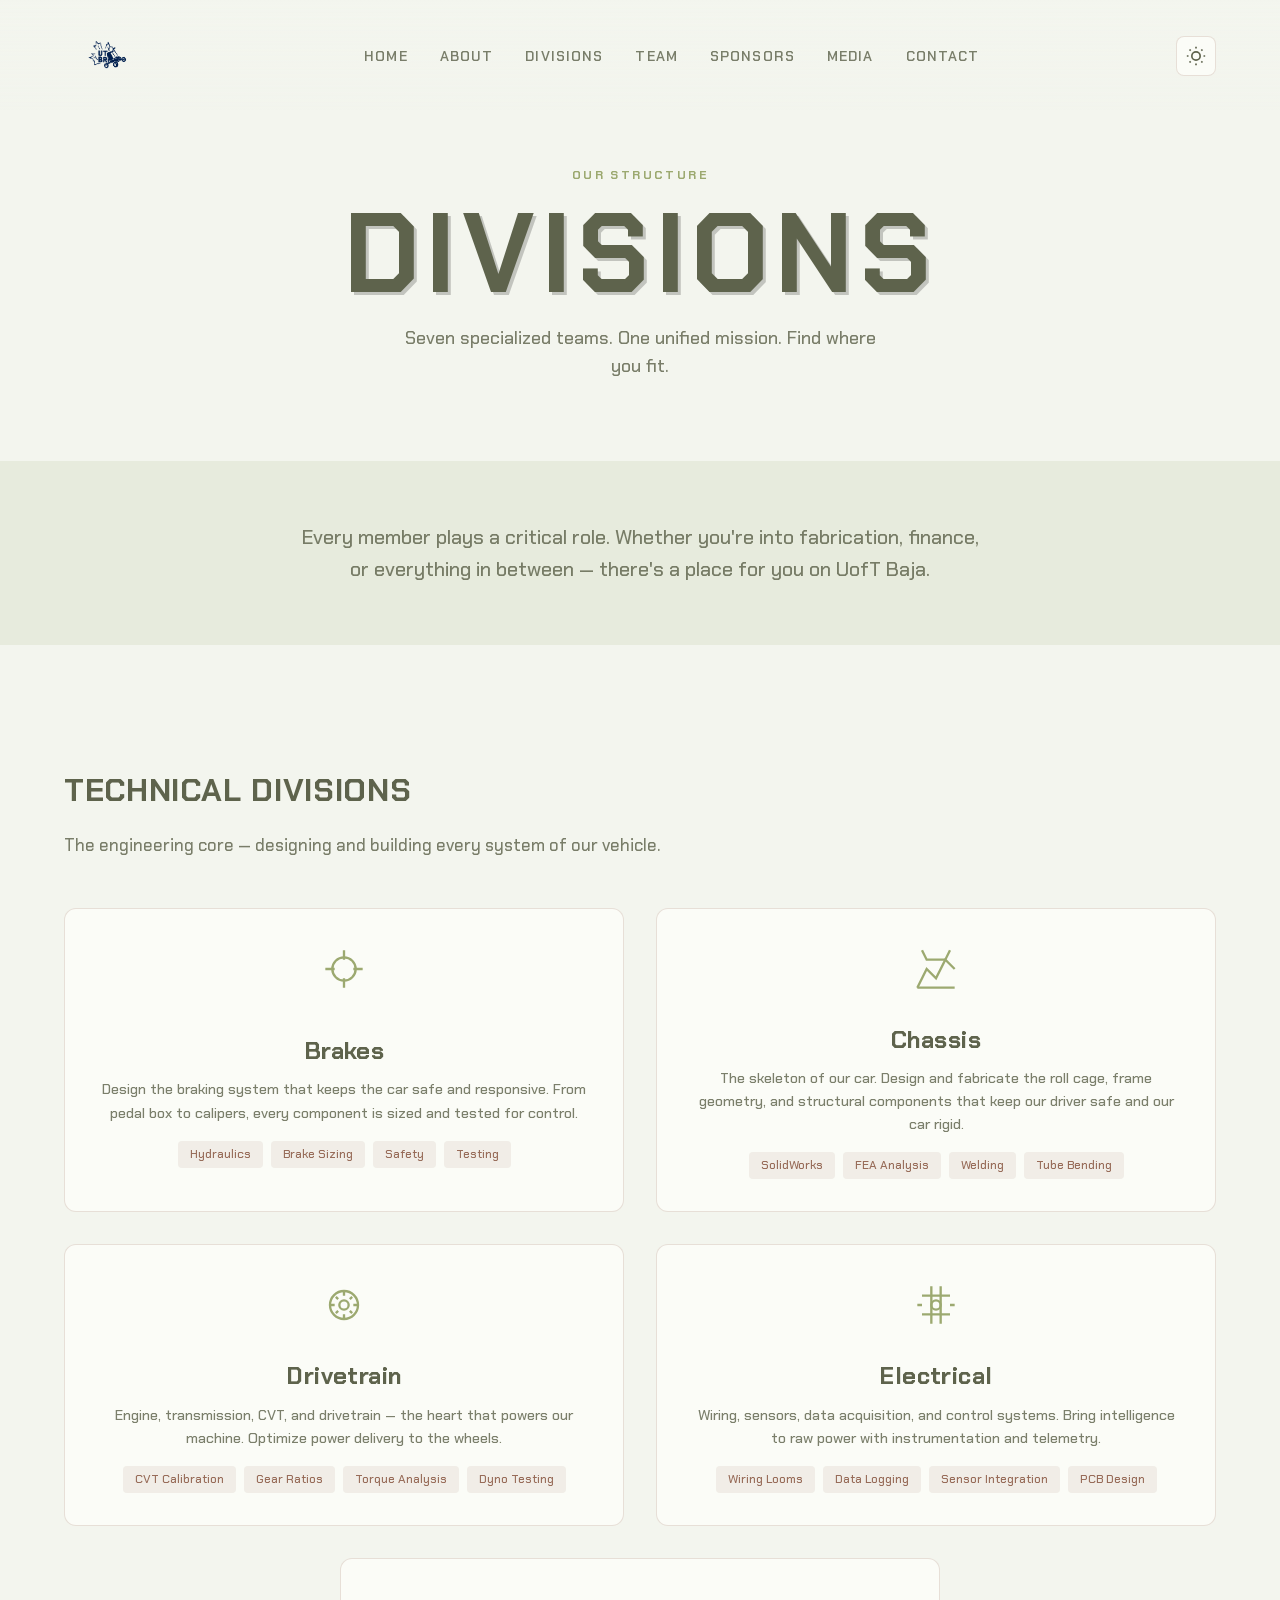
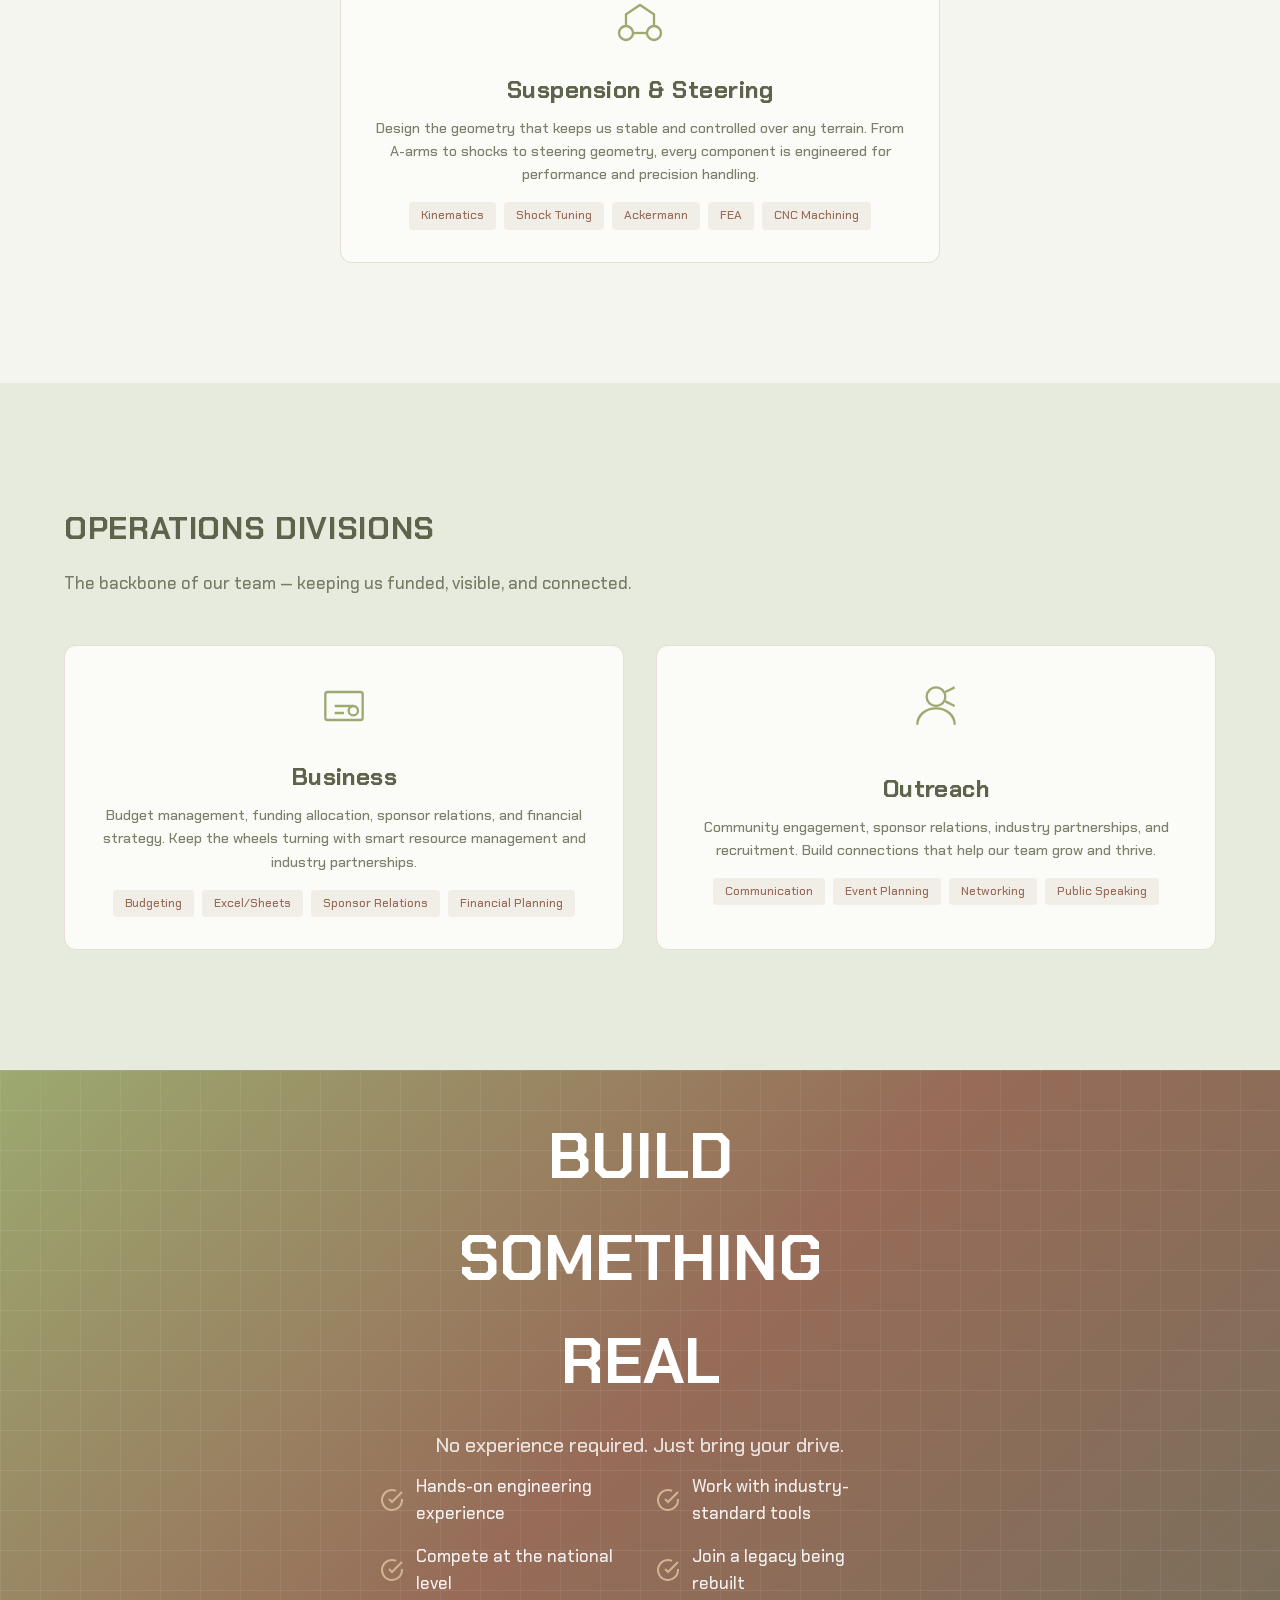
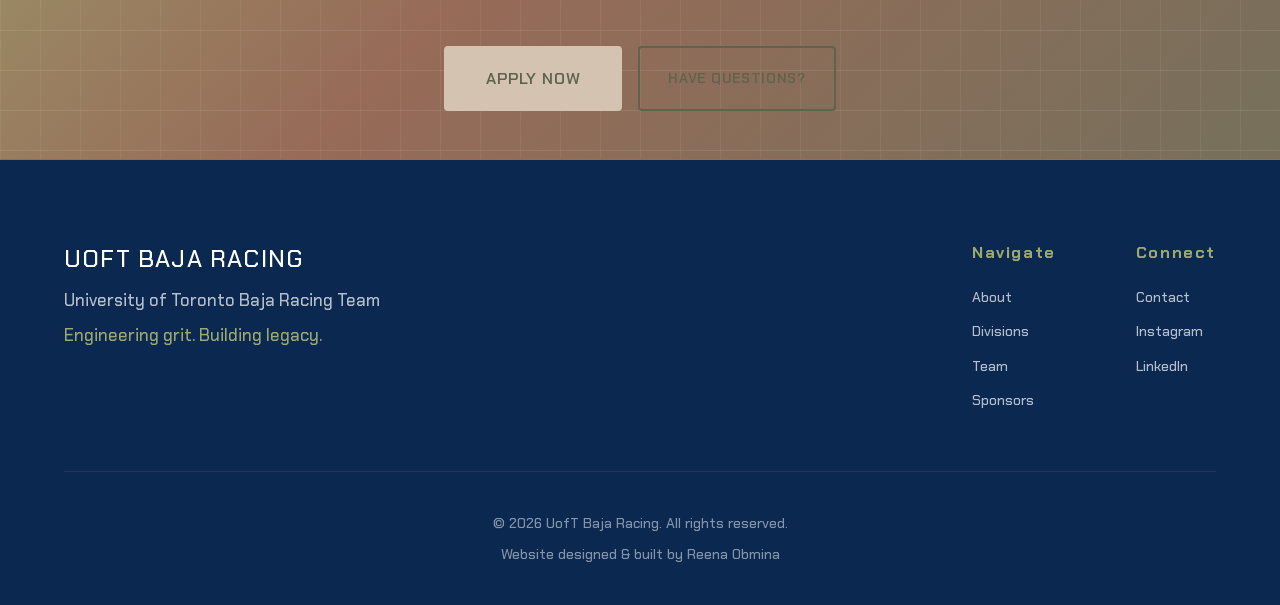
==== divisions.html @ a7c61d6f "team" ====
<!DOCTYPE html>
<html lang="en" data-theme="light">
<head>
    <meta charset="UTF-8">
    <meta name="viewport" content="width=device-width, initial-scale=1.0">
    <title>UofT Baja Racing</title>
    <link rel="icon" href="images/website_logo.png" type="image/png">
    <link rel="stylesheet" href="styles.css">
    <link rel="preconnect" href="https://fonts.googleapis.com">
    <link rel="preconnect" href="https://fonts.gstatic.com" crossorigin>
    <link href="https://fonts.googleapis.com/css2?family=Chakra+Petch:wght@400;500;600;700&display=swap" rel="stylesheet">
</head>
<body>
    <!-- Navigation -->
    <nav class="nav">
        <div class="nav-container">
            <a href="index.html" class="nav-logo">
                <img src="images/logo.png" alt="UofT Baja Racing" class="logo-img">
            </a>
            <ul class="nav-links">
                <li><a href="index.html">Home</a></li>
                <li><a href="about.html">About</a></li>
                <li><a href="divisions.html" class="active">Divisions</a></li>
                <li><a href="team.html">Team</a></li>
                <li><a href="sponsors.html">Sponsors</a></li>
                <li><a href="media.html">Media</a></li>
                <li><a href="contact.html">Contact</a></li>
            </ul>
            <button class="theme-toggle" id="themeToggle" aria-label="Toggle theme">
                <svg class="sun-icon" viewBox="0 0 24 24" fill="none" stroke="currentColor" stroke-width="2">
                    <circle cx="12" cy="12" r="5"/>
                    <path d="M12 1v2M12 21v2M4.22 4.22l1.42 1.42M18.36 18.36l1.42 1.42M1 12h2M21 12h2M4.22 19.78l1.42-1.42M18.36 5.64l1.42-1.42"/>
                </svg>
                <svg class="moon-icon" viewBox="0 0 24 24" fill="none" stroke="currentColor" stroke-width="2">
                    <path d="M21 12.79A9 9 0 1 1 11.21 3 7 7 0 0 0 21 12.79z"/>
                </svg>
            </button>
            <button class="nav-mobile-toggle" id="mobileToggle" aria-label="Toggle menu">
                <span></span>
                <span></span>
                <span></span>
            </button>
        </div>
    </nav>

    <!-- Page Header -->
    <section class="page-header">
        <div class="container">
            <span class="section-tag">OUR STRUCTURE</span>
            <h1 class="page-title">DIVISIONS</h1>
            <p class="page-subtitle">Seven specialized teams. One unified mission. Find where you fit.</p>
        </div>
    </section>

    <!-- Divisions Intro -->
    <section class="divisions-intro">
        <div class="container">
            <p class="lead-text">Every member plays a critical role. Whether you're into fabrication, finance, or everything in between — there's a place for you on UofT Baja.</p>
        </div>
    </section>

    <!-- Technical Divisions -->
    <section class="divisions-section">
        <div class="container">
            <h2 class="division-category">TECHNICAL <span class="accent-forest">DIVISIONS</span></h2>
            <p class="category-description">The engineering core — designing and building every system of our vehicle.</p>

            <div class="divisions-grid">
                <div class="division-card">
                    <div class="division-icon">
                        <svg viewBox="0 0 48 48" fill="none" stroke="currentColor" stroke-width="2">
                            <circle cx="24" cy="24" r="10"/>
                            <path d="M24 8v8M24 32v8M8 24h8M32 24h8"/>
                        </svg>
                    </div>
                    <div class="division-content">
                        <h3>Brakes</h3>
                        <p>Design the braking system that keeps the car safe and responsive. From pedal box to calipers, every component is sized and tested for control.</p>
                        <div class="division-skills">
                            <span>Hydraulics</span>
                            <span>Brake Sizing</span>
                            <span>Safety</span>
                            <span>Testing</span>
                        </div>
                    </div>
                </div>

                <div class="division-card">
                    <div class="division-icon">
                        <svg viewBox="0 0 48 48" fill="none" stroke="currentColor" stroke-width="2">
                            <path d="M8 40L16 24 24 32 32 16 40 24"/>
                            <path d="M8 40h32"/>
                            <path d="M12 8l4 8h16l4-8"/>
                        </svg>
                    </div>
                    <div class="division-content">
                        <h3>Chassis</h3>
                        <p>The skeleton of our car. Design and fabricate the roll cage, frame geometry, and structural components that keep our driver safe and our car rigid.</p>
                        <div class="division-skills">
                            <span>SolidWorks</span>
                            <span>FEA Analysis</span>
                            <span>Welding</span>
                            <span>Tube Bending</span>
                        </div>
                    </div>
                </div>

                <div class="division-card">
                    <div class="division-icon">
                        <svg viewBox="0 0 48 48" fill="none" stroke="currentColor" stroke-width="2">
                            <circle cx="24" cy="24" r="12"/>
                            <circle cx="24" cy="24" r="4"/>
                            <path d="M24 12v4M24 32v4M12 24h4M32 24h4"/>
                            <path d="M17 17l2 2M29 29l2 2M17 31l2-2M29 19l2-2"/>
                        </svg>
                    </div>
                    <div class="division-content">
                        <h3>Drivetrain</h3>
                        <p>Engine, transmission, CVT, and drivetrain — the heart that powers our machine. Optimize power delivery to the wheels.</p>
                        <div class="division-skills">
                            <span>CVT Calibration</span>
                            <span>Gear Ratios</span>
                            <span>Torque Analysis</span>
                            <span>Dyno Testing</span>
                        </div>
                    </div>
                </div>

                <div class="division-card">
                    <div class="division-icon">
                        <svg viewBox="0 0 48 48" fill="none" stroke="currentColor" stroke-width="2">
                            <path d="M20 8v32M28 8v32"/>
                            <path d="M12 16h24M12 32h24"/>
                            <circle cx="24" cy="24" r="4"/>
                            <path d="M8 24h4M36 24h4"/>
                        </svg>
                    </div>
                    <div class="division-content">
                        <h3>Electrical</h3>
                        <p>Wiring, sensors, data acquisition, and control systems. Bring intelligence to raw power with instrumentation and telemetry.</p>
                        <div class="division-skills">
                            <span>Wiring Looms</span>
                            <span>Data Logging</span>
                            <span>Sensor Integration</span>
                            <span>PCB Design</span>
                        </div>
                    </div>
                </div>

                <div class="division-card division-card-wide">
                    <div class="division-icon">
                        <svg viewBox="0 0 48 48" fill="none" stroke="currentColor" stroke-width="2">
                            <circle cx="12" cy="36" r="6"/>
                            <circle cx="36" cy="36" r="6"/>
                            <path d="M12 30V20l12-8 12 8v10"/>
                            <path d="M18 36h12"/>
                        </svg>
                    </div>
                    <div class="division-content">
                        <h3>Suspension & Steering</h3>
                        <p>Design the geometry that keeps us stable and controlled over any terrain. From A-arms to shocks to steering geometry, every component is engineered for performance and precision handling.</p>
                        <div class="division-skills">
                            <span>Kinematics</span>
                            <span>Shock Tuning</span>
                            <span>Ackermann</span>
                            <span>FEA</span>
                            <span>CNC Machining</span>
                        </div>
                    </div>
                </div>
            </div>
        </div>
    </section>

    <!-- Operations Divisions -->
    <section class="divisions-section divisions-ops">
        <div class="container">
            <h2 class="division-category">OPERATIONS <span class="accent-forest">DIVISIONS</span></h2>
            <p class="category-description">The backbone of our team — keeping us funded, visible, and connected.</p>

            <div class="divisions-grid">
                <div class="division-card">
                    <div class="division-icon">
                        <svg viewBox="0 0 48 48" fill="none" stroke="currentColor" stroke-width="2">
                            <rect x="8" y="12" width="32" height="24" rx="2"/>
                            <path d="M16 24h16M16 30h8"/>
                            <circle cx="32" cy="28" r="4"/>
                        </svg>
                    </div>
                    <div class="division-content">
                        <h3>Business</h3>
                        <p>Budget management, funding allocation, sponsor relations, and financial strategy. Keep the wheels turning with smart resource management and industry partnerships.</p>
                        <div class="division-skills">
                            <span>Budgeting</span>
                            <span>Excel/Sheets</span>
                            <span>Sponsor Relations</span>
                            <span>Financial Planning</span>
                        </div>
                    </div>
                </div>

                <div class="division-card">
                    <div class="division-icon">
                        <svg viewBox="0 0 48 48" fill="none" stroke="currentColor" stroke-width="2">
                            <circle cx="24" cy="16" r="8"/>
                            <path d="M8 40c0-8 7-14 16-14s16 6 16 14"/>
                            <path d="M32 12l8-4M32 20l8 4"/>
                        </svg>
                    </div>
                    <div class="division-content">
                        <h3>Outreach</h3>
                        <p>Community engagement, sponsor relations, industry partnerships, and recruitment. Build connections that help our team grow and thrive.</p>
                        <div class="division-skills">
                            <span>Communication</span>
                            <span>Event Planning</span>
                            <span>Networking</span>
                            <span>Public Speaking</span>
                        </div>
                    </div>
                </div>
            </div>
        </div>
    </section>

    <!-- Join CTA Section -->
    <section class="join-section">
        <div class="join-bg">
            <div class="join-grid"></div>
        </div>
        <div class="container">
            <div class="join-content">
                <h2>BUILD <span class="accent-white">SOMETHING REAL</span></h2>
                <p class="join-subtitle">No experience required. Just bring your drive.</p>

                <div class="join-features">
                    <div class="join-feature">
                        <svg viewBox="0 0 24 24" fill="none" stroke="currentColor" stroke-width="2">
                            <path d="M22 11.08V12a10 10 0 1 1-5.93-9.14"/>
                            <polyline points="22 4 12 14.01 9 11.01"/>
                        </svg>
                        <span>Hands-on engineering experience</span>
                    </div>
                    <div class="join-feature">
                        <svg viewBox="0 0 24 24" fill="none" stroke="currentColor" stroke-width="2">
                            <path d="M22 11.08V12a10 10 0 1 1-5.93-9.14"/>
                            <polyline points="22 4 12 14.01 9 11.01"/>
                        </svg>
                        <span>Work with industry-standard tools</span>
                    </div>
                    <div class="join-feature">
                        <svg viewBox="0 0 24 24" fill="none" stroke="currentColor" stroke-width="2">
                            <path d="M22 11.08V12a10 10 0 1 1-5.93-9.14"/>
                            <polyline points="22 4 12 14.01 9 11.01"/>
                        </svg>
                        <span>Compete at the national level</span>
                    </div>
                    <div class="join-feature">
                        <svg viewBox="0 0 24 24" fill="none" stroke="currentColor" stroke-width="2">
                            <path d="M22 11.08V12a10 10 0 1 1-5.93-9.14"/>
                            <polyline points="22 4 12 14.01 9 11.01"/>
                        </svg>
                        <span>Join a legacy being rebuilt</span>
                    </div>
                </div>

                <div class="join-cta-buttons">
                    <a href="https://docs.google.com/forms/d/e/1FAIpQLSdQ2hiKk3E4BTA7dAjsORhx79VLOwjdXwZcrNuZdP5mUQzAuw/viewform" class="btn btn-primary btn-large" target="_blank" rel="noopener">Apply Now</a>
                    <a href="contact.html" class="btn btn-secondary">Have Questions?</a>
                </div>

                <!-- Social links removed -->
            </div>
        </div>
    </section>

    <!-- Footer -->
    <footer class="footer">
        <div class="container">
            <div class="footer-content">
                <div class="footer-brand">
                    <span class="footer-logo">UOFT BAJA RACING</span>
                    <p>University of Toronto Baja Racing Team</p>
                    <p class="footer-tagline">Engineering grit. Building legacy.</p>
                </div>
                <div class="footer-links">
                    <div class="footer-col">
                        <h4>Navigate</h4>
                        <a href="about.html">About</a>
                        <a href="divisions.html">Divisions</a>
                        <a href="team.html">Team</a>
                        <a href="sponsors.html">Sponsors</a>
                    </div>
                    <div class="footer-col">
                        <h4>Connect</h4>
                        <a href="contact.html">Contact</a>
                        <a href="#">Instagram</a>
                        <a href="#">LinkedIn</a>
                    </div>
                </div>
            </div>
            <div class="footer-bottom">
                <p>&copy; 2026 UofT Baja Racing. All rights reserved.</p>
                <p class="footer-uoft">Website designed & built by Reena Obmina</p>
            </div>
        </div>
    </footer>

    <script src="script.js"></script>
</body>
</html>
---- styles.css ----
/* ========================================
   UOFT BAJA RACING - MAIN STYLESHEET
   Bold. Modern. Rough. Clean. Engineered.
   ======================================== */

/* CSS Variables - Color System */
:root {
    /* Primary - Engineering Core */
    --deep-navy: #0A2850;
    --navy-light: #5e634c;
    --steel-blue: #76705B;

    /* Secondary - Earth / Baja */
    --dust-brown: #976B58;
    --sandstone: #D2B493;
    --weathered-clay: #A07F5C;
    --tan: #B5A288;
    --olive: #76705B;
    --sage-green: #9CA970;
    --forest-green: #5e634c;

    /* Neutrals */
    --warm-light: #D4C3B1;
    --soft-grey: #D9D9D9;
    --off-white: #F5F2ED;
    --cream: #E8DFD0;

    /* Functional */
    --text-primary: #F5F2ED;
    --text-secondary: rgba(245, 242, 237, 0.9);
    --bg-primary: #0A2850;
    --bg-secondary: #5e634c;
    --bg-card: rgba(118, 112, 91, 0.35);
    --border-color: rgba(245, 242, 237, 0.28);
    --accent: #9CA970;
    --accent-secondary: #D9D9D9;

    /* Typography */
    --font-display: 'Chakra Petch', -apple-system, BlinkMacSystemFont, sans-serif;
    --font-body: 'Chakra Petch', -apple-system, BlinkMacSystemFont, sans-serif;
    --font-accent: 'Chakra Petch', -apple-system, BlinkMacSystemFont, sans-serif;

    /* Spacing */
    --section-padding: 120px;
    --container-width: 1200px;

    /* Transitions */
    --transition-fast: 0.2s ease;
    --transition-medium: 0.4s ease;
    --transition-slow: 0.6s ease;
}

/* Light Mode */
[data-theme="light"] {
    --deep-navy: #5e634c;
    --text-primary: #5e634c;
    --text-secondary: rgba(94, 99, 76, 0.82);
    --bg-primary: #F3F5EE;
    --bg-secondary: #E7EBDD;
    --bg-card: #FBFCF7;
    --border-color: rgba(151, 107, 88, 0.2);
    --accent: #9CA970;
    --accent-secondary: #976B58;
}

/* ========================================
   DARK MODE ONLY STYLES
   These styles ONLY apply when NOT in light mode
   Softer dark mode with sage green and warm brown accents
   ======================================== */
html:not([data-theme="light"]) {
    --deep-navy: #D2B493;
    --text-primary: #F0EDE8;
    --text-secondary: rgba(230, 225, 215, 0.85);
    --bg-primary: #1a2520;
    --bg-secondary: #232f2a;
    --bg-card: rgba(156, 169, 112, 0.12);
    --border-color: rgba(210, 180, 147, 0.2);
    --accent: #9CA970;
    --accent-secondary: #D2B493;
}

/* Dark mode hero - sage green and warm brown accents */
html:not([data-theme="light"]) .hero-title-line:first-child {
    color: #B8C99A;
}

html:not([data-theme="light"]) .hero-title-line:last-child {
    color: #D2B493;
}

html:not([data-theme="light"]) .hero-badge {
    background: rgba(210, 180, 147, 0.15);
    border-color: rgba(210, 180, 147, 0.5);
    color: var(--text-primary);
}

html:not([data-theme="light"]) .hero-overlay {
    background: linear-gradient(135deg, rgba(26, 37, 32, 0.92) 0%, rgba(210, 180, 147, 0.2) 50%, rgba(156, 169, 112, 0.35) 100%);
}

/* Dark mode cards - sage green with warm brown accents */
html:not([data-theme="light"]) .event-card,
html:not([data-theme="light"]) .overview-card,
html:not([data-theme="light"]) .subteam-card,
html:not([data-theme="light"]) .division-card,
html:not([data-theme="light"]) .benefit-card,
html:not([data-theme="light"]) .package-card,
html:not([data-theme="light"]) .member-card,
html:not([data-theme="light"]) .contact-info-card,
html:not([data-theme="light"]) .quick-link,
html:not([data-theme="light"]) .media-card {
    background: rgba(156, 169, 112, 0.06);
    border-color: rgba(210, 180, 147, 0.15);
}

html:not([data-theme="light"]) .event-card:hover,
html:not([data-theme="light"]) .overview-card:hover,
html:not([data-theme="light"]) .subteam-card:hover,
html:not([data-theme="light"]) .division-card:hover,
html:not([data-theme="light"]) .benefit-card:hover,
html:not([data-theme="light"]) .member-card:hover {
    border-color: #D2B493;
    box-shadow: 0 12px 32px rgba(210, 180, 147, 0.12);
}

/* Dark mode list items - warm brown tint */
html:not([data-theme="light"]) .event-list li {
    background: rgba(210, 180, 147, 0.12);
    color: #D2B493;
}

html:not([data-theme="light"]) .division-skills span {
    background: rgba(210, 180, 147, 0.12);
    color: #D2B493;
}

/* Dark mode forms - sage green accents */
html:not([data-theme="light"]) .form-group input,
html:not([data-theme="light"]) .form-group select,
html:not([data-theme="light"]) .form-group textarea {
    background: rgba(156, 169, 112, 0.08);
    border-color: rgba(156, 169, 112, 0.25);
    color: var(--text-primary);
}

html:not([data-theme="light"]) .form-group input::placeholder,
html:not([data-theme="light"]) .form-group textarea::placeholder {
    color: rgba(184, 201, 154, 0.5);
}

html:not([data-theme="light"]) .form-group input:focus,
html:not([data-theme="light"]) .form-group select:focus,
html:not([data-theme="light"]) .form-group textarea:focus {
    border-color: #B8C99A;
    box-shadow: 0 0 0 3px rgba(156, 169, 112, 0.2);
}

/* Dark mode contact - sage green accent */
html:not([data-theme="light"]) .contact-icon {
    background: rgba(156, 169, 112, 0.12);
    border-color: rgba(156, 169, 112, 0.25);
}

/* Dark mode team - softer with sage green */
html:not([data-theme="light"]) .member-avatar {
    background: rgba(156, 169, 112, 0.1);
    border-color: rgba(156, 169, 112, 0.3);
}

html:not([data-theme="light"]) .team-photo {
    border-color: rgba(156, 169, 112, 0.3);
}

html:not([data-theme="light"]) .team-card:hover .team-photo {
    border-color: #B8C99A;
}

html:not([data-theme="light"]) .team-category-title {
    color: #976B58;
    border-bottom-color: #A07F5C;
}

html:not([data-theme="light"]) .team-role {
    color: #D2B493;
}

/* Dark mode sponsors - sage green accents */
html:not([data-theme="light"]) .sponsor-logo-large,
html:not([data-theme="light"]) .sponsor-logo-medium,
html:not([data-theme="light"]) .sponsor-logo-small {
    background: rgba(156, 169, 112, 0.08);
    border-color: rgba(156, 169, 112, 0.2);
}

html:not([data-theme="light"]) .sponsor-logo-large {
    border-color: rgba(156, 169, 112, 0.5);
    background: rgba(156, 169, 112, 0.12);
}

/* Dark mode milestone - sage green accents */
html:not([data-theme="light"]) .milestone-year {
    color: #B8C99A;
}

html:not([data-theme="light"]) .milestone-content {
    background: rgba(156, 169, 112, 0.08);
    border-color: rgba(156, 169, 112, 0.2);
}

html:not([data-theme="light"]) .milestone:hover .milestone-content {
    border-color: #B8C99A;
    box-shadow: 0 12px 24px rgba(156, 169, 112, 0.15);
}

/* Dark mode navigation - softer with sage green */
html:not([data-theme="light"]) .nav.scrolled {
    background: rgba(26, 37, 32, 0.95);
    box-shadow: 0 4px 20px rgba(156, 169, 112, 0.1);
}

html:not([data-theme="light"]) .theme-toggle {
    background: rgba(156, 169, 112, 0.12);
    border-color: rgba(156, 169, 112, 0.3);
}

html:not([data-theme="light"]) .theme-toggle:hover {
    background: rgba(156, 169, 112, 0.25);
    border-color: rgba(156, 169, 112, 0.5);
}

/* Dark mode buttons - sage green accents */
html:not([data-theme="light"]) .btn-primary {
    background: #9CA970;
    color: #1a2520;
    border-color: #9CA970;
}

html:not([data-theme="light"]) .btn-primary:hover {
    background: #B8C99A;
    border-color: #B8C99A;
    color: #1a2520;
}

html:not([data-theme="light"]) .btn-secondary {
    color: #B8C99A;
    border-color: #B8C99A;
}

html:not([data-theme="light"]) .btn-secondary:hover {
    background: #B8C99A;
    color: #1a2520;
}

/* Dark mode stats - warm brown accents */
html:not([data-theme="light"]) .about-stats,
html:not([data-theme="light"]) .competition-stats,
html:not([data-theme="light"]) .overview-stats {
    border-top-color: rgba(210, 180, 147, 0.4);
}

html:not([data-theme="light"]) .stat-number {
    color: #D2B493;
}

html:not([data-theme="light"]) .stat-label {
    color: var(--text-secondary);
}

/* Dark mode LinkedIn links - warm brown accent */
html:not([data-theme="light"]) .linkedin-link,
html:not([data-theme="light"]) .member-linkedin {
    background: rgba(210, 180, 147, 0.1);
    border-color: rgba(210, 180, 147, 0.25);
    color: #D2B493;
}

html:not([data-theme="light"]) .linkedin-link:hover,
html:not([data-theme="light"]) .member-linkedin:hover {
    background: #D2B493;
    border-color: #D2B493;
    color: #1a2520;
}

/* Dark mode social links - warm brown accent */
html:not([data-theme="light"]) .social-link {
    background: rgba(210, 180, 147, 0.1);
    border-color: rgba(210, 180, 147, 0.25);
    color: #D2B493;
}

html:not([data-theme="light"]) .social-link:hover {
    background: #D2B493;
    border-color: #D2B493;
    color: #1a2520;
}

/* Dark mode packages - sage green */
html:not([data-theme="light"]) .package-tier {
    color: #B8C99A;
}

html:not([data-theme="light"]) .package-benefits li {
    color: var(--text-secondary);
    border-bottom-color: rgba(156, 169, 112, 0.15);
}

/* Dark mode donate - sage green tint */
html:not([data-theme="light"]) .donate-card {
    background: rgba(156, 169, 112, 0.08);
    border-color: rgba(156, 169, 112, 0.25);
}

/* Dark mode blockquote - sage green accent */
html:not([data-theme="light"]) .mission-content blockquote {
    background: rgba(156, 169, 112, 0.08);
    border-left-color: #B8C99A;
    color: var(--text-secondary);
}

/* Dark mode featured subteam - sage green and brown gradient */
html:not([data-theme="light"]) .subteam-featured {
    background: linear-gradient(135deg, rgba(26, 37, 32, 0.95) 0%, rgba(210, 180, 147, 0.15) 50%, rgba(156, 169, 112, 0.25) 100%);
}

html:not([data-theme="light"]) .subteam-featured p {
    color: var(--text-secondary);
}

/* Dark mode join section - sage green and brown gradient */
html:not([data-theme="light"]) .join {
    background: linear-gradient(135deg, rgba(26, 37, 32, 0.95) 0%, rgba(210, 180, 147, 0.15) 50%, rgba(156, 169, 112, 0.3) 100%);
}

html:not([data-theme="light"]) .join-title {
    color: var(--text-primary);
}

html:not([data-theme="light"]) .join-title .accent {
    color: #D2B493;
}

html:not([data-theme="light"]) .join-subtitle {
    color: var(--text-secondary);
}

html:not([data-theme="light"]) .join-feature {
    color: var(--text-primary);
}

html:not([data-theme="light"]) .join-feature svg {
    color: #D2B493;
}

html:not([data-theme="light"]) .join-social span {
    color: var(--text-secondary);
}

/* Dark mode home CTA - sage green and brown gradient */
html:not([data-theme="light"]) .home-cta {
    background: linear-gradient(135deg, rgba(26, 37, 32, 0.95) 0%, rgba(210, 180, 147, 0.12) 50%, rgba(156, 169, 112, 0.25) 100%);
}

html:not([data-theme="light"]) .cta-content h2 {
    color: var(--text-primary);
}

html:not([data-theme="light"]) .cta-content p {
    color: var(--text-secondary);
}

/* Dark mode sponsor CTA - sage green accent */
html:not([data-theme="light"]) .sponsor-cta {
    background: linear-gradient(135deg, rgba(156, 169, 112, 0.1) 0%, rgba(156, 169, 112, 0.05) 100%);
    border-color: rgba(156, 169, 112, 0.4);
}

html:not([data-theme="light"]) .sponsor-cta h3 {
    color: var(--text-primary);
}

html:not([data-theme="light"]) .sponsor-cta p {
    color: var(--text-secondary);
}

/* Dark mode scrollbar - sage green */
html:not([data-theme="light"]) .history-track-container::-webkit-scrollbar-track {
    background: rgba(156, 169, 112, 0.1);
}

html:not([data-theme="light"]) .history-track-container::-webkit-scrollbar-thumb {
    background: #9CA970;
}

/* Dark mode footer - blue background like light mode */
html:not([data-theme="light"]) .footer {
    background: #061A38;
    color: #FFFFFF;
    border-top-color: rgba(210, 180, 147, 0.3);
}

html:not([data-theme="light"]) .footer-brand p {
    color: rgba(255, 255, 255, 0.7);
}

html:not([data-theme="light"]) .footer-col h4 {
    color: #9CA970;
}

html:not([data-theme="light"]) .footer-col a {
    color: rgba(255, 255, 255, 0.7);
}

html:not([data-theme="light"]) .footer-col a:hover {
    color: #FFFFFF;
}

html:not([data-theme="light"]) .footer-bottom p {
    color: rgba(255, 255, 255, 0.5);
}

/* Reset & Base */
*, *::before, *::after {
    margin: 0;
    padding: 0;
    box-sizing: border-box;
}

html {
    scroll-behavior: smooth;
}

body {
    font-family: var(--font-body);
    font-weight: 500;
    font-size: 17px;
    background-color: var(--bg-primary);
    color: var(--text-primary);
    line-height: 1.6;
    overflow-x: hidden;
    transition: background-color var(--transition-medium), color var(--transition-medium);
    cursor: url("data:image/svg+xml,%3Csvg xmlns='http://www.w3.org/2000/svg' width='30' height='30' viewBox='0 0 30 30'%3E%3Ccircle cx='8' cy='8' r='6' fill='none' stroke='%239CA970' stroke-width='2'/%3E%3C/svg%3E") 8 8, auto;
}

a {
    color: inherit;
    text-decoration: none;
}

a,
button,
.btn,
.nav-links a,
.nav-cta,
.theme-toggle,
.nav-mobile-toggle {
    cursor: url("data:image/svg+xml,%3Csvg xmlns='http://www.w3.org/2000/svg' width='32' height='32' viewBox='0 0 32 32'%3E%3Ccircle cx='8' cy='8' r='6.5' fill='none' stroke='%239CA970' stroke-width='2'/%3E%3C/svg%3E") 8 8, pointer;
}

[data-theme="light"] body {
    cursor: url("data:image/svg+xml,%3Csvg xmlns='http://www.w3.org/2000/svg' width='30' height='30' viewBox='0 0 30 30'%3E%3Ccircle cx='8' cy='8' r='6' fill='none' stroke='%235e634c' stroke-width='2'/%3E%3C/svg%3E") 8 8, auto;
}

[data-theme="light"] a,
[data-theme="light"] button,
[data-theme="light"] .btn,
[data-theme="light"] .nav-links a,
[data-theme="light"] .nav-cta,
[data-theme="light"] .theme-toggle,
[data-theme="light"] .nav-mobile-toggle {
    cursor: url("data:image/svg+xml,%3Csvg xmlns='http://www.w3.org/2000/svg' width='32' height='32' viewBox='0 0 32 32'%3E%3Ccircle cx='8' cy='8' r='6.5' fill='none' stroke='%235e634c' stroke-width='2'/%3E%3C/svg%3E") 8 8, pointer;
}

@media (pointer: coarse) {
    body,
    a,
    button,
    .btn,
    .nav-links a,
    .nav-cta,
    .theme-toggle,
    .nav-mobile-toggle {
        cursor: auto;
    }
}

img {
    max-width: 100%;
    height: auto;
}

/* Container */
.container {
    max-width: var(--container-width);
    margin: 0 auto;
    padding: 0 24px;
}

/* Typography */
.accent {
    color: var(--accent);
}

.accent-forest {
    color: var(--forest-green);
}

/* Dark mode: accent-forest becomes white for visibility */
html:not([data-theme="light"]) .accent-forest {
    color: #FFFFFF;
}

.accent-brown {
    color: var(--dust-brown);
}

/* Dark mode: accent-brown uses the same brown as light mode */
html:not([data-theme="light"]) .accent-brown {
    color: #976B58;
}

.accent-white {
    color: #FFFFFF;
}

.lead {
    font-size: 1.25rem;
    line-height: 1.7;
    margin-bottom: 1rem;
}

/* Section Styling */
.section-header {
    margin-bottom: 60px;
}

.section-tag {
    display: inline-block;
    font-family: var(--font-body);
    font-size: 0.75rem;
    font-weight: 700;
    letter-spacing: 0.2em;
    text-transform: uppercase;
    color: var(--accent);
    margin-bottom: 16px;
}

.section-title {
    font-family: var(--font-display);
    font-size: clamp(3rem, 8vw, 5rem);
    font-weight: 400;
    letter-spacing: 0.08em;
    line-height: 1;
    text-transform: uppercase;
    text-shadow: 2px 3px 0 rgba(0, 0, 0, 0.18);
}

.section-subtitle {
    font-size: 1.125rem;
    color: var(--text-secondary);
    margin-top: 16px;
    max-width: 500px;
}

/* Buttons */
.btn {
    display: inline-flex;
    align-items: center;
    justify-content: center;
    padding: 14px 28px;
    font-family: var(--font-body);
    font-size: 0.875rem;
    font-weight: 600;
    letter-spacing: 0.05em;
    text-transform: uppercase;
    border: 2px solid transparent;
    border-radius: 4px;
    cursor: pointer;
    transition: transform var(--transition-fast), background-color var(--transition-fast), color var(--transition-fast), border-color var(--transition-fast), box-shadow var(--transition-fast);
    transform: translateZ(0);
}

.btn-primary {
    background: var(--accent);
    color: var(--deep-navy);
    border-color: var(--accent);
}

.btn-primary:hover {
    background: var(--weathered-clay);
    border-color: var(--weathered-clay);
    transform: translateY(-2px) scale(1.02);
    box-shadow: 0 10px 24px rgba(0, 0, 0, 0.18);
}

[data-theme="light"] .btn-primary {
    background: var(--warm-light);
    border-color: var(--warm-light);
    color: var(--forest-green);
}

[data-theme="light"] .btn-primary:hover {
    background: var(--sandstone);
    border-color: var(--sandstone);
    color: var(--forest-green);
}

.btn-secondary {
    background: transparent;
    color: var(--text-primary);
    border-color: var(--text-primary);
}

.btn-secondary:hover {
    background: var(--text-primary);
    color: var(--bg-primary);
    transform: translateY(-2px) scale(1.02);
}

[data-theme="light"] .btn-secondary {
    color: var(--forest-green);
    border-color: var(--forest-green);
}

[data-theme="light"] .btn-secondary:hover {
    background: var(--forest-green);
    color: #FFFFFF;
}

.btn-ghost {
    background: transparent;
    color: var(--text-secondary);
    border-color: transparent;
}

.btn-ghost:hover {
    color: var(--text-primary);
    transform: translateY(-2px) scale(1.02);
}

.btn-large {
    padding: 18px 40px;
    font-size: 1rem;
}

/* ========================================
   NAVIGATION
   ======================================== */
.nav {
    position: fixed;
    top: 0;
    left: 0;
    right: 0;
    z-index: 1000;
    padding: 20px 0;
    background: linear-gradient(to bottom, var(--bg-primary), transparent);
    transition: all var(--transition-medium);
}

.nav.scrolled {
    background: var(--bg-primary);
    padding: 12px 0;
    box-shadow: 0 4px 20px rgba(0, 0, 0, 0.3);
}

.nav-container {
    max-width: var(--container-width);
    margin: 0 auto;
    padding: 0 24px;
    display: flex;
    align-items: center;
    justify-content: space-between;
}

.nav-logo {
    display: flex;
    align-items: center;
}

.logo-img {
    height: clamp(52px, 6vw, 72px);
    width: auto;
    transition: all var(--transition-fast);
}

[data-theme="light"] .logo-img {
    /* Logo is transparent, no filter needed */
}

.logo-text {
    font-family: var(--font-display);
    font-size: 1.5rem;
    letter-spacing: 0.05em;
}

.logo-accent {
    color: var(--accent);
}

.nav-links {
    display: flex;
    align-items: center;
    gap: 32px;
    list-style: none;
}

.nav-links a {
    font-size: 0.875rem;
    font-weight: 600;
    letter-spacing: 0.08em;
    text-transform: uppercase;
    color: var(--text-secondary);
    transition: color var(--transition-fast), transform var(--transition-fast);
}

.nav-links a:hover {
    color: var(--text-primary);
    transform: translateY(-1px) scale(1.02);
}

.nav-cta {
    padding: 10px 20px;
    background: var(--accent);
    color: var(--deep-navy) !important;
    border-radius: 4px;
    transition: background-color var(--transition-fast), transform var(--transition-fast);
}

.nav-cta:hover {
    background: var(--weathered-clay);
    transform: translateY(-1px) scale(1.02);
}

/* Theme Toggle */
.theme-toggle {
    display: flex;
    align-items: center;
    justify-content: center;
    width: 40px;
    height: 40px;
    background: var(--bg-card);
    border: 1px solid var(--border-color);
    border-radius: 8px;
    cursor: pointer;
    transition: all var(--transition-fast);
}

.theme-toggle:hover {
    background: var(--steel-blue);
}

.theme-toggle svg {
    width: 20px;
    height: 20px;
    color: var(--text-primary);
}

.sun-icon {
    display: none;
}

[data-theme="light"] .sun-icon {
    display: block;
}

[data-theme="light"] .moon-icon {
    display: none;
}

/* Mobile Toggle */
.nav-mobile-toggle {
    display: none;
    flex-direction: column;
    gap: 5px;
    background: none;
    border: none;
    cursor: pointer;
    padding: 5px;
}

.nav-mobile-toggle span {
    display: block;
    width: 24px;
    height: 2px;
    background: var(--text-primary);
    transition: all var(--transition-fast);
}

/* ========================================
   HERO SECTION
   ======================================== */
.hero {
    position: relative;
    min-height: 100svh;
    height: 100svh;
    display: flex;
    align-items: center;
    justify-content: center;
    padding: clamp(72px, 12vh, 96px) 24px clamp(40px, 8vh, 64px);
    overflow: hidden;
    background-size: cover;
    background-position: center;
    background-repeat: no-repeat;
}

.hero-overlay {
    position: absolute;
    inset: 0;
    background: linear-gradient(135deg, rgba(10, 40, 80, 0.82) 0%, rgba(94, 99, 76, 0.7) 100%);
    z-index: 0;
}

[data-theme="light"] .hero-overlay {
    background: linear-gradient(135deg, rgba(245, 242, 237, 0.92) 0%, rgba(151, 107, 88, 0.2) 50%, rgba(156, 169, 112, 0.3) 100%);
}

.hero-bg {
    position: absolute;
    inset: 0;
    z-index: 0;
}

.hero-grid {
    position: absolute;
    inset: 0;
    background-image:
        linear-gradient(var(--border-color) 1px, transparent 1px),
        linear-gradient(90deg, var(--border-color) 1px, transparent 1px);
    background-size: 60px 60px;
    opacity: 0.62;
    animation: gridMove 20s linear infinite;
}

@keyframes gridMove {
    0% { transform: translate(0, 0); }
    100% { transform: translate(60px, 60px); }
}

.hero-dust {
    position: absolute;
    inset: 0;
    background: radial-gradient(ellipse at bottom, var(--accent-secondary) 0%, var(--dust-brown) 35%, transparent 75%);
    opacity: 0.25;
}

.hero-content {
    position: relative;
    z-index: 1;
    text-align: center;
    max-width: 760px;
}

.hero-badge {
    display: inline-block;
    padding: 8px 20px;
    background: rgba(156, 169, 112, 0.2);
    border: 1px solid var(--accent);
    border-radius: 50px;
    font-size: 0.75rem;
    font-weight: 600;
    letter-spacing: 0.15em;
    color: var(--accent-secondary);
    margin-bottom: 18px;
}

[data-theme="light"] .hero-badge {
    background: rgba(156, 169, 112, 0.18);
    color: var(--text-primary);
}

.hero-title {
    font-family: var(--font-display);
    font-size: clamp(3.4rem, 9vw, 7.2rem);
    font-weight: 600;
    line-height: 0.98;
    letter-spacing: 0.02em;
    margin-bottom: 16px;
    text-transform: uppercase;
    text-shadow: 2px 3px 0 rgba(0, 0, 0, 0.25);
    color: inherit;
}

.hero-title-line:first-child {
    font-size: clamp(1.6rem, 3.6vw, 3rem);
    letter-spacing: 0.18em;
    opacity: 0.85;
    color: var(--forest-green);
}

.hero-title-line:last-child {
    font-size: clamp(4.6rem, 12vw, 10rem);
    letter-spacing: 0.04em;
    color: #7F543F;
    text-shadow: 0 4px 0 rgba(0, 0, 0, 0.25);
}

.hero-title-line {
    display: block;
}

.hero-title-line.accent {
    color: inherit;
}

.hero-subtitle {
    font-size: 1rem;
    color: var(--text-secondary);
    max-width: 620px;
    margin: 0 auto 24px;
}

.hero-ctas {
    display: flex;
    flex-wrap: wrap;
    justify-content: center;
    gap: 12px;
}

.hero .btn {
    padding: 12px 22px;
    font-size: 0.8rem;
}

@media (max-height: 820px) {
    .hero {
        padding: clamp(64px, 10vh, 80px) 24px clamp(32px, 6vh, 48px);
    }

    .hero-badge {
        margin-bottom: 12px;
    }

    .hero-title {
        font-size: clamp(2.4rem, 6.8vw, 5.2rem);
        margin-bottom: 12px;
    }

    .hero-subtitle {
        font-size: 0.95rem;
        margin-bottom: 18px;
    }

    .hero-ctas {
        gap: 10px;
    }

    .hero-scroll-indicator {
        display: none;
    }
}

@media (max-height: 760px) {
    .hero-title {
        font-size: clamp(2.2rem, 6.2vw, 4.4rem);
    }

    .hero-subtitle {
        font-size: 0.9rem;
    }
}

.hero-scroll-indicator {
    position: absolute;
    bottom: 40px;
    left: 50%;
    transform: translateX(-50%);
    display: flex;
    flex-direction: column;
    align-items: center;
    gap: 12px;
    font-size: 0.75rem;
    color: var(--text-secondary);
    letter-spacing: 0.1em;
    text-transform: uppercase;
    animation: bounce 2s ease-in-out infinite;
}

.scroll-arrow {
    width: 20px;
    height: 20px;
    border-right: 2px solid var(--text-secondary);
    border-bottom: 2px solid var(--text-secondary);
    transform: rotate(45deg);
}

@keyframes bounce {
    0%, 100% { transform: translateX(-50%) translateY(0); }
    50% { transform: translateX(-50%) translateY(10px); }
}

.hero-car-silhouette {
    position: absolute;
    bottom: -50px;
    right: -100px;
    width: 600px;
    height: 300px;
    background: linear-gradient(135deg, var(--dust-brown) 0%, var(--weathered-clay) 40%, transparent 70%);
    opacity: 0.15;
    clip-path: polygon(20% 100%, 30% 60%, 50% 50%, 80% 60%, 90% 100%);
}

/* ========================================
   ABOUT SECTION
   ======================================== */
.about {
    padding: var(--section-padding) 0;
    background: var(--bg-secondary);
}

[data-theme="light"] .about {
    background: var(--bg-secondary);
}

.about-grid {
    display: grid;
    grid-template-columns: 1fr 1fr;
    gap: 60px;
    margin-bottom: 80px;
}

.about-intro p {
    color: var(--text-secondary);
    margin-bottom: 1rem;
}

.about-intro strong {
    color: var(--text-primary);
}

.about-events {
    display: grid;
    gap: 24px;
}

.event-card {
    padding: 32px;
    background: var(--bg-card);
    border: 1px solid var(--border-color);
    border-radius: 12px;
    transition: all var(--transition-medium);
}

.event-card:hover {
    transform: translateY(-4px);
    border-color: var(--accent);
}

.event-icon {
    width: 48px;
    height: 48px;
    margin-bottom: 16px;
    color: var(--accent);
}

.event-card h3 {
    font-family: var(--font-display);
    font-size: 1.5rem;
    letter-spacing: 0.02em;
    margin-bottom: 8px;
}

.event-card p {
    color: var(--text-secondary);
    font-size: 0.9rem;
    margin-bottom: 16px;
}

.event-list {
    list-style: none;
    display: flex;
    flex-wrap: wrap;
    gap: 8px;
}

.event-list li {
    padding: 4px 12px;
    background: var(--bg-primary);
    border-radius: 4px;
    font-size: 0.75rem;
    font-weight: 500;
    color: var(--text-secondary);
}

[data-theme="light"] .event-list li {
    background: rgba(151, 107, 88, 0.1);
    color: var(--dust-brown);
}

.about-stats {
    display: grid;
    grid-template-columns: repeat(4, 1fr);
    gap: 24px;
    padding-top: 60px;
    border-top: 2px solid var(--dust-brown);
}

.stat {
    text-align: center;
}

.stat-number {
    display: block;
    font-family: var(--font-display);
    font-size: 3rem;
    color: var(--accent);
    line-height: 1;
}

.stat-label {
    font-size: 0.875rem;
    color: var(--text-secondary);
    text-transform: uppercase;
    letter-spacing: 0.05em;
}

/* ========================================
   HISTORY SECTION - HORIZONTAL SCROLL
   ======================================== */
.history {
    padding: var(--section-padding) 0;
    background: var(--bg-primary);
    overflow: hidden;
}

.history-header {
    text-align: center;
    padding: 0 24px;
    margin-bottom: 60px;
}

.history-instruction {
    color: var(--text-secondary);
    font-size: 0.875rem;
    margin-top: 16px;
}

.history-track-container {
    position: relative;
    overflow-x: auto;
    overflow-y: hidden;
    cursor: grab;
    -webkit-overflow-scrolling: touch;
    scrollbar-width: thin;
    scrollbar-color: var(--accent) var(--bg-card);
}

.history-track-container::-webkit-scrollbar {
    height: 8px;
}

.history-track-container::-webkit-scrollbar-track {
    background: var(--bg-card);
}

.history-track-container::-webkit-scrollbar-thumb {
    background: var(--accent);
    border-radius: 4px;
}

.history-track {
    position: relative;
    display: flex;
    min-width: max-content;
    padding: 60px 100px 100px;
}

.track-line {
    position: absolute;
    top: 140px;
    left: 0;
    right: 0;
    height: 4px;
    background: var(--dust-brown);
    opacity: 0.4;
}

.track-line::before {
    content: '';
    position: absolute;
    top: 0;
    left: 0;
    height: 100%;
    width: var(--progress, 0%);
    background: linear-gradient(90deg, var(--dust-brown), var(--sandstone));
    transition: width var(--transition-medium);
}

.track-car {
    position: absolute;
    top: 100px;
    left: 100px;
    width: 80px;
    height: 40px;
    color: var(--dust-brown);
    z-index: 10;
    transition: left var(--transition-medium);
    filter: drop-shadow(0 4px 12px rgba(151, 107, 88, 0.5));
}

.history-milestones {
    display: flex;
    gap: 200px;
}

.milestone {
    position: relative;
    width: 280px;
    flex-shrink: 0;
}

.milestone-marker {
    position: absolute;
    top: 80px;
    left: 0;
    width: 20px;
    height: 20px;
    background: var(--bg-primary);
    border: 4px solid var(--dust-brown);
    border-radius: 50%;
    z-index: 5;
    transition: all var(--transition-fast);
}

.milestone:hover .milestone-marker {
    transform: scale(1.3);
    background: var(--sandstone);
    border-color: var(--sandstone);
}

.milestone-content {
    padding-top: 120px;
}

.milestone-year {
    display: inline-block;
    font-family: var(--font-display);
    font-size: 3rem;
    color: var(--sandstone);
    line-height: 1;
    margin-bottom: 8px;
}

.milestone-content h3 {
    font-family: var(--font-display);
    font-size: 1.5rem;
    letter-spacing: 0.02em;
    margin-bottom: 12px;
}

.milestone-content p {
    color: var(--text-secondary);
    font-size: 0.9rem;
    line-height: 1.6;
}

.history-progress {
    padding: 40px 24px 0;
    max-width: 600px;
    margin: 0 auto;
}

.progress-bar {
    height: 4px;
    background: rgba(151, 107, 88, 0.3);
    border-radius: 2px;
    overflow: hidden;
}

.progress-fill {
    height: 100%;
    background: linear-gradient(90deg, var(--dust-brown), var(--sandstone));
    width: 0%;
    transition: width var(--transition-medium);
}

.progress-years {
    display: flex;
    justify-content: space-between;
    margin-top: 8px;
    font-size: 0.75rem;
    color: var(--text-secondary);
    font-weight: 600;
}

/* ========================================
   SUBTEAMS SECTION
   ======================================== */
.subteams {
    padding: var(--section-padding) 0;
    background: var(--bg-secondary);
}

[data-theme="light"] .subteams {
    background: var(--bg-secondary);
}

.subteams-grid {
    display: grid;
    grid-template-columns: repeat(3, 1fr);
    gap: 24px;
}

.subteam-card {
    padding: 40px 32px;
    background: var(--bg-card);
    border: 1px solid var(--border-color);
    border-radius: 12px;
    transition: transform var(--transition-medium), border-color var(--transition-medium), box-shadow var(--transition-medium);
}

.subteam-card:hover {
    transform: translateY(-8px);
    border-color: var(--accent);
    box-shadow: 0 20px 40px rgba(0, 0, 0, 0.2);
}

.subteam-featured {
    grid-column: span 3;
    display: grid;
    grid-template-columns: auto 1fr;
    gap: 32px;
    align-items: center;
    background: linear-gradient(135deg, var(--deep-navy) 0%, var(--steel-blue) 100%);
}

[data-theme="light"] .subteam-featured {
    background: linear-gradient(135deg, var(--warm-light) 0%, rgba(151, 107, 88, 0.12) 50%, rgba(156, 169, 112, 0.25) 100%);
    color: var(--text-primary);
}

.subteam-featured p {
    color: rgba(255, 255, 255, 0.8);
}

[data-theme="light"] .subteam-featured p {
    color: var(--text-secondary);
}

.subteam-icon {
    width: 56px;
    height: 56px;
    margin-bottom: 20px;
    color: var(--accent);
}

.subteam-featured .subteam-icon {
    margin-bottom: 0;
    width: 72px;
    height: 72px;
}

.subteam-card h3 {
    font-family: var(--font-display);
    font-size: 1.5rem;
    letter-spacing: 0.02em;
    margin-bottom: 12px;
}

.subteam-card p {
    color: var(--text-secondary);
    font-size: 0.9rem;
}

/* ========================================
   TEAM SECTION
   ======================================== */
.team {
    padding: var(--section-padding) 0;
    background: var(--bg-primary);
}

.team-category {
    font-family: var(--font-display);
    font-size: 1.25rem;
    letter-spacing: 0.1em;
    color: var(--dust-brown);
    margin-bottom: 32px;
    padding-bottom: 16px;
    border-bottom: 2px solid var(--weathered-clay);
}

.team-leadership {
    margin-bottom: 80px;
}

.team-grid {
    display: grid;
    grid-template-columns: repeat(3, 1fr);
    gap: 32px;
}

.team-member {
    text-align: center;
}

.member-photo {
    position: relative;
    width: 200px;
    height: 200px;
    margin: 0 auto 20px;
    border-radius: 12px;
    overflow: hidden;
    background: var(--bg-card);
    border: 2px solid var(--dust-brown);
    transition: all var(--transition-medium);
}

.team-member:hover .member-photo {
    border-color: var(--sandstone);
    transform: scale(1.05);
    box-shadow: 0 8px 24px rgba(151, 107, 88, 0.3);
}

.photo-placeholder {
    width: 100%;
    height: 100%;
    display: flex;
    align-items: center;
    justify-content: center;
    color: var(--text-secondary);
}

.photo-placeholder svg {
    width: 60%;
    height: 60%;
    opacity: 0.5;
}

.member-info h4 {
    font-family: var(--font-display);
    font-size: 1.25rem;
    letter-spacing: 0.02em;
    margin-bottom: 4px;
}

.member-role {
    font-size: 0.875rem;
    color: var(--text-secondary);
}

.team-grid-small {
    grid-template-columns: repeat(6, 1fr);
    gap: 24px;
}

.team-member-small {
    text-align: center;
}

.member-avatar {
    width: 80px;
    height: 80px;
    margin: 0 auto 12px;
    background: var(--bg-card);
    border: 2px solid var(--weathered-clay);
    border-radius: 50%;
    transition: all var(--transition-fast);
}

.team-member-small:hover .member-avatar {
    border-color: var(--sandstone);
    transform: scale(1.1);
    box-shadow: 0 4px 16px rgba(151, 107, 88, 0.3);
}

.member-name {
    font-size: 0.875rem;
    font-weight: 500;
}

/* ========================================
   SPONSORS SECTION
   ======================================== */
.sponsors {
    padding: var(--section-padding) 0;
    background: var(--bg-secondary);
}

[data-theme="light"] .sponsors {
    background: var(--bg-secondary);
}

.sponsors-message {
    max-width: 700px;
    margin: 0 auto 60px;
    text-align: center;
}

.sponsors-message p {
    font-size: 1.25rem;
    font-style: italic;
    color: var(--text-secondary);
    line-height: 1.8;
}

.sponsor-tiers {
    display: flex;
    flex-direction: column;
    gap: 48px;
    margin-bottom: 80px;
}

.sponsor-tier {
    text-align: center;
}

.tier-title {
    font-family: var(--font-display);
    font-size: 1.25rem;
    letter-spacing: 0.1em;
    margin-bottom: 24px;
    color: var(--text-secondary);
}

.tier-diamond .tier-title {
    color: var(--sandstone);
    text-shadow: 0 0 20px rgba(197, 152, 106, 0.3);
}

.tier-logos {
    display: flex;
    justify-content: center;
    flex-wrap: wrap;
    gap: 24px;
}

.sponsor-logo {
    display: flex;
    align-items: center;
    justify-content: center;
    padding: 32px 48px;
    background: var(--bg-card);
    border: 1px solid var(--border-color);
    border-radius: 8px;
    font-size: 0.875rem;
    color: var(--text-secondary);
    transition: all var(--transition-fast);
}

.tier-diamond .sponsor-logo {
    padding: 48px 80px;
    border-color: var(--sandstone);
    background: rgba(197, 152, 106, 0.1);
}

.sponsor-logo:hover {
    border-color: var(--accent);
    transform: translateY(-4px);
}

.sponsor-cta {
    text-align: center;
    padding: 60px;
    background: linear-gradient(135deg, rgba(151, 107, 88, 0.1) 0%, rgba(160, 127, 92, 0.05) 100%);
    border: 2px solid var(--dust-brown);
    border-radius: 16px;
}

.sponsor-cta h3 {
    font-family: var(--font-display);
    font-size: 2rem;
    letter-spacing: 0.02em;
    margin-bottom: 16px;
}

.sponsor-cta p {
    color: var(--text-secondary);
    max-width: 500px;
    margin: 0 auto 32px;
}

.sponsor-actions {
    display: flex;
    justify-content: center;
    gap: 16px;
    flex-wrap: wrap;
}

/* ========================================
   JOIN SECTION
   ======================================== */
.join {
    position: relative;
    padding: var(--section-padding) 0;
    background: linear-gradient(135deg, var(--deep-navy) 0%, var(--deep-navy) 100%);
    overflow: hidden;
}

[data-theme="light"] .join {
    background: linear-gradient(135deg, var(--warm-light) 0%, rgba(151, 107, 88, 0.15) 50%, rgba(156, 169, 112, 0.2) 100%);
}

.join-bg {
    position: absolute;
    inset: 0;
}

.join-grid {
    position: absolute;
    inset: 0;
    background-image:
        linear-gradient(rgba(255, 255, 255, 0.09) 1px, transparent 1px),
        linear-gradient(90deg, rgba(255, 255, 255, 0.06) 1px, transparent 1px);
    background-size: 40px 40px;
}

.join-content {
    position: relative;
    z-index: 1;
    text-align: center;
    max-width: 600px;
    margin: 0 auto;
}

.join .section-tag {
    color: var(--sandstone);
}

.join-title {
    font-family: var(--font-display);
    font-size: clamp(2.5rem, 6vw, 4rem);
    letter-spacing: 0.02em;
    line-height: 1.1;
    margin-bottom: 16px;
    color: #FFFFFF;
}

.join-title .accent {
    color: var(--sandstone);
}

.join-subtitle {
    font-size: 1.25rem;
    color: rgba(255, 255, 255, 0.7);
    margin-bottom: 48px;
}

.join-features {
    display: grid;
    grid-template-columns: 1fr 1fr;
    gap: 16px 32px;
    margin-bottom: 48px;
    text-align: left;
}

.join-feature {
    display: flex;
    align-items: center;
    gap: 12px;
    color: rgba(255, 255, 255, 0.9);
}

.join-feature svg {
    width: 24px;
    height: 24px;
    color: var(--sandstone);
    flex-shrink: 0;
}

.join-cta {
    margin-bottom: 48px;
}

.join-social {
    display: flex;
    flex-direction: column;
    align-items: center;
    gap: 16px;
}

.join-social span {
    font-size: 0.875rem;
    color: rgba(255, 255, 255, 0.5);
    text-transform: uppercase;
    letter-spacing: 0.1em;
}

.social-links {
    display: flex;
    gap: 16px;
}

.social-link {
    display: flex;
    align-items: center;
    justify-content: center;
    width: 48px;
    height: 48px;
    background: rgba(255, 255, 255, 0.1);
    border: 1px solid rgba(255, 255, 255, 0.2);
    border-radius: 8px;
    color: #FFFFFF;
    transition: all var(--transition-fast);
}

.social-link:hover {
    background: var(--accent);
    border-color: var(--accent);
    color: var(--deep-navy);
    transform: translateY(-4px);
}

[data-theme="light"] .join .section-tag {
    color: var(--accent);
}

[data-theme="light"] .join-title {
    color: var(--text-primary);
}

[data-theme="light"] .join-title .accent {
    color: var(--dust-brown);
}

[data-theme="light"] .join-subtitle {
    color: var(--text-secondary);
}

[data-theme="light"] .join-feature {
    color: var(--text-primary);
}

[data-theme="light"] .join-feature svg {
    color: var(--dust-brown);
}

[data-theme="light"] .join-social span {
    color: rgba(94, 99, 76, 0.7);
}

[data-theme="light"] .social-link {
    background: rgba(151, 107, 88, 0.08);
    border-color: rgba(151, 107, 88, 0.2);
    color: var(--text-primary);
}

[data-theme="light"] .social-link:hover {
    background: var(--dust-brown);
    border-color: var(--dust-brown);
    color: #FFFFFF;
}

.social-link svg {
    width: 24px;
    height: 24px;
}

/* ========================================
   FOOTER
   ======================================== */
.footer {
    padding: 80px 0 40px;
    background: #061A38;
    border-top: 1px solid var(--dust-brown);
}

[data-theme="light"] .footer {
    background: #0A2850;
    color: #FFFFFF;
}

.footer-content {
    display: grid;
    grid-template-columns: 1fr auto;
    gap: 60px;
    margin-bottom: 60px;
}

.footer-logo {
    font-family: var(--font-display);
    font-size: 1.5rem;
    letter-spacing: 0.05em;
}

.footer-brand p {
    color: var(--text-secondary);
    margin-top: 8px;
}

[data-theme="light"] .footer-brand p {
    color: rgba(255, 255, 255, 0.7);
}

.footer-tagline {
    color: var(--accent) !important;
    font-weight: 500;
}

.footer-links {
    display: flex;
    gap: 80px;
}

.footer-col {
    display: flex;
    flex-direction: column;
    gap: 12px;
}

.footer-col h4 {
    font-family: var(--font-display);
    font-size: 1rem;
    letter-spacing: 0.1em;
    color: var(--accent);
    margin-bottom: 8px;
}

.footer-col a {
    color: var(--text-secondary);
    font-size: 0.875rem;
    transition: color var(--transition-fast);
}

[data-theme="light"] .footer-col a {
    color: rgba(255, 255, 255, 0.7);
}

.footer-col a:hover {
    color: var(--text-primary);
}

[data-theme="light"] .footer-col a:hover {
    color: #FFFFFF;
}

.footer-bottom {
    padding-top: 40px;
    border-top: 1px solid var(--border-color);
    text-align: center;
}

.footer-bottom p {
    color: var(--text-secondary);
    font-size: 0.875rem;
}

[data-theme="light"] .footer-bottom p {
    color: rgba(255, 255, 255, 0.5);
}

.footer-uoft {
    margin-top: 8px;
}

/* ========================================
   RESPONSIVE DESIGN
   ======================================== */
@media (max-width: 1024px) {
    .about-grid {
        grid-template-columns: 1fr;
        gap: 40px;
    }

    .about-stats {
        grid-template-columns: repeat(2, 1fr);
    }

    .subteams-grid {
        grid-template-columns: repeat(2, 1fr);
    }

    .subteam-featured {
        grid-column: span 2;
    }

    .team-grid {
        grid-template-columns: repeat(2, 1fr);
    }

    .team-grid-small {
        grid-template-columns: repeat(3, 1fr);
    }
}

@media (max-width: 768px) {
    :root {
        --section-padding: 80px;
    }

    .nav-links {
        display: none;
        position: absolute;
        top: 100%;
        left: 0;
        right: 0;
        flex-direction: column;
        background: var(--bg-primary);
        padding: 24px;
        gap: 16px;
        border-top: 1px solid var(--border-color);
    }

    .nav-links.active {
        display: flex;
    }

    .nav-mobile-toggle {
        display: flex;
    }

    .hero-title {
        font-size: clamp(2.5rem, 12vw, 4rem);
    }

    .hero-ctas {
        flex-direction: column;
        align-items: center;
    }

    .about-stats {
        grid-template-columns: repeat(2, 1fr);
    }

    .subteams-grid {
        grid-template-columns: 1fr;
    }

    .subteam-featured {
        grid-column: span 1;
        grid-template-columns: 1fr;
        text-align: center;
    }

    .subteam-featured .subteam-icon {
        margin: 0 auto 20px;
    }

    .team-grid {
        grid-template-columns: 1fr;
    }

    .team-grid-small {
        grid-template-columns: repeat(2, 1fr);
    }

    .join-features {
        grid-template-columns: 1fr;
    }

    .footer-content {
        grid-template-columns: 1fr;
        text-align: center;
    }

    .footer-links {
        justify-content: center;
    }

    .history-milestones {
        gap: 150px;
    }

    .milestone {
        width: 220px;
    }
}

@media (max-width: 480px) {
    .about-stats {
        grid-template-columns: 1fr;
    }

    .team-grid-small {
        grid-template-columns: 1fr;
    }

    .footer-links {
        flex-direction: column;
        gap: 32px;
    }

    .sponsor-actions {
        flex-direction: column;
    }

    .sponsor-actions .btn {
        width: 100%;
    }
}

/* ========================================
   ANIMATIONS & EFFECTS
   ======================================== */
@keyframes fadeInUp {
    from {
        opacity: 0;
        transform: translateY(30px);
    }
    to {
        opacity: 1;
        transform: translateY(0);
    }
}

@keyframes fadeIn {
    from { opacity: 0; }
    to { opacity: 1; }
}

.animate-fade-in {
    animation: fadeIn 0.6s ease forwards;
}

.animate-fade-in-up {
    animation: fadeInUp 0.6s ease forwards;
}

/* Intersection Observer Animation Classes */
.reveal {
    opacity: 0;
    transform: translateY(30px);
    transition: opacity 0.6s ease, transform 0.6s ease;
}

.reveal.visible {
    opacity: 1;
    transform: translateY(0);
}

/* Staggered animations */
.stagger-1 { transition-delay: 0.1s; }
.stagger-2 { transition-delay: 0.2s; }
.stagger-3 { transition-delay: 0.3s; }
.stagger-4 { transition-delay: 0.4s; }
.stagger-5 { transition-delay: 0.5s; }
.stagger-6 { transition-delay: 0.6s; }

/* Selection styling */
::selection {
    background: var(--accent);
    color: var(--deep-navy);
}

/* ========================================
   PAGE HEADER (All Pages)
   ======================================== */
.page-header {
    padding: 160px 0 80px;
    text-align: center;
    background: var(--bg-primary);
}

.page-title {
    font-family: var(--font-display);
    font-size: clamp(4rem, 10vw, 7rem);
    font-weight: 700;
    letter-spacing: 0.05em;
    line-height: 0.95;
    margin-bottom: 16px;
    text-transform: uppercase;
    text-shadow: 3px 3px 0px rgba(0,0,0,0.2);
}

.page-subtitle {
    font-size: 1.125rem;
    color: var(--text-secondary);
    max-width: 500px;
    margin: 0 auto;
}

/* ========================================
   HOME PAGE - OVERVIEW SECTION
   ======================================== */
.overview {
    padding: var(--section-padding) 0;
    background: var(--bg-secondary);
}

.overview-grid {
    display: grid;
    grid-template-columns: repeat(3, 1fr);
    gap: 32px;
    margin-bottom: 60px;
}

.overview-card {
    padding: 40px 32px;
    background: var(--bg-card);
    border: 1px solid var(--border-color);
    border-radius: 12px;
    text-align: center;
    transition: transform var(--transition-medium), border-color var(--transition-medium), box-shadow var(--transition-medium);
}

.overview-card:hover {
    transform: translateY(-8px);
    border-color: var(--accent);
    box-shadow: 0 16px 32px rgba(0, 0, 0, 0.18);
}

.overview-icon {
    width: 64px;
    height: 64px;
    margin: 0 auto 20px;
    color: var(--accent);
}

.overview-card h3 {
    font-family: var(--font-display);
    font-size: 1.5rem;
    letter-spacing: 0.02em;
    margin-bottom: 12px;
}

.overview-card p {
    color: var(--text-secondary);
    font-size: 0.9rem;
}

.overview-stats {
    display: grid;
    grid-template-columns: repeat(3, 1fr);
    gap: 24px;
    padding-top: 40px;
    border-top: 2px solid var(--dust-brown);
}

/* Home CTA Section */
.home-cta {
    padding: 64px 0;
    background: linear-gradient(135deg, var(--deep-navy) 0%, var(--steel-blue) 100%);
}

[data-theme="light"] .home-cta {
    background: linear-gradient(135deg, #F5F2ED 0%, rgba(151, 107, 88, 0.1) 50%, rgba(156, 169, 112, 0.15) 100%);
}

.cta-content {
    text-align: center;
    max-width: 600px;
    margin: 0 auto;
}

.cta-content h2 {
    font-family: var(--font-display);
    font-size: clamp(2rem, 5vw, 3rem);
    margin-bottom: 10px;
}

.cta-content p {
    color: var(--text-secondary);
    margin-bottom: 18px;
}

/* ========================================
   ABOUT PAGE
   ======================================== */
.about-baja {
    padding: var(--section-padding) 0;
    background: var(--bg-secondary);
}

.about-intro-grid {
    display: grid;
    grid-template-columns: 1fr 1fr;
    gap: 60px;
    align-items: center;
}

.about-text h2 {
    font-family: var(--font-display);
    font-size: 2.5rem;
    margin-bottom: 24px;
}

.about-text p {
    color: var(--text-secondary);
    margin-bottom: 16px;
}

.about-text strong {
    color: var(--text-primary);
}

.about-image {
    aspect-ratio: 4/3;
    background: var(--bg-card);
    border: 2px solid var(--dust-brown);
    border-radius: 12px;
    overflow: hidden;
}

.about-image img {
    width: 100%;
    height: 100%;
    object-fit: cover;
}

.image-placeholder {
    width: 100%;
    height: 100%;
    display: flex;
    flex-direction: column;
    align-items: center;
    justify-content: center;
    color: var(--text-secondary);
    gap: 12px;
}

.image-placeholder svg {
    width: 64px;
    height: 64px;
}

/* Events Section */
.events-section {
    padding: var(--section-padding) 0;
    background: var(--bg-primary);
}

.events-section .section-title {
    margin-bottom: 32px;
}

.events-grid {
    display: grid;
    grid-template-columns: repeat(2, 1fr);
    gap: 32px;
    margin-bottom: 60px;
}

.competition-stats {
    display: grid;
    grid-template-columns: repeat(4, 1fr);
    gap: 24px;
    padding-top: 40px;
    border-top: 2px solid var(--dust-brown);
}

/* History Section - Horizontal Scroll Timeline */
.history-horizontal {
    padding: 80px 0;
    background: var(--bg-secondary);
    overflow: hidden;
}

.history-header {
    text-align: center;
    margin-bottom: 40px;
}

.history-instruction {
    color: var(--text-secondary);
    font-size: 0.9rem;
    margin-top: 16px;
    display: flex;
    align-items: center;
    justify-content: center;
    gap: 8px;
}

.history-instruction::after {
    content: '→';
    animation: arrowBounce 1s ease-in-out infinite;
}

@keyframes arrowBounce {
    0%, 100% { transform: translateX(0); }
    50% { transform: translateX(10px); }
}

.history-track-container {
    position: relative;
    overflow-x: auto;
    overflow-y: visible;
    cursor: grab;
    -webkit-overflow-scrolling: touch;
    scrollbar-width: thin;
    scrollbar-color: var(--sandstone) var(--bg-card);
    padding: 20px 0 60px;
}

.history-track-container:active {
    cursor: grabbing;
}

.history-track-container::-webkit-scrollbar {
    height: 8px;
}

.history-track-container::-webkit-scrollbar-track {
    background: var(--bg-card);
}

.history-track-container::-webkit-scrollbar-thumb {
    background: var(--sandstone);
    border-radius: 4px;
}

.history-track {
    position: relative;
    display: flex;
    min-width: max-content;
    padding: 60px 100px 190px;
    min-height: 400px;
}

/* Rough terrain track */
.track-terrain {
    position: absolute;
    bottom: 40px;
    left: 0;
    right: 0;
    height: 140px;
    color: var(--dust-brown);
    z-index: 1;
}

.terrain-svg {
    width: 100%;
    height: 100%;
}

.terrain-path {
    stroke-linecap: round;
    stroke-linejoin: round;
    stroke-dasharray: none;
    stroke-width: 10;
    filter: drop-shadow(0 3px 6px rgba(0, 0, 0, 0.35));
}

.terrain-progress {
    stroke: var(--sandstone);
    stroke-linecap: round;
    stroke-linejoin: round;
    stroke-width: 10;
    filter: drop-shadow(0 2px 4px rgba(0, 0, 0, 0.25));
}

/* Moving Baja car */
.track-car {
    position: absolute;
    top: 0;
    left: 0;
    width: 100px;
    height: 50px;
    color: var(--sandstone);
    z-index: 3;
    transition: left 0.2s ease-out, top 0.2s ease-out, transform 0.2s ease-out;
    filter: drop-shadow(0 4px 8px rgba(0, 0, 0, 0.4));
    transform: translate(-50%, calc(-50% - 8px)) rotate(var(--car-rotate, 0deg));
    transform-origin: center;
}

.track-car svg {
    animation: carBounce 0.5s ease-in-out infinite;
    transform-origin: center;
}

@keyframes carBounce {
    0%, 100% { transform: translateY(0) rotate(-2deg); }
    50% { transform: translateY(-5px) rotate(2deg); }
}

.track-car .dust {
    animation: dustFloat 0.8s ease-out infinite;
}

.track-car .dust-1 { animation-delay: 0s; }
.track-car .dust-2 { animation-delay: 0.2s; }
.track-car .dust-3 { animation-delay: 0.4s; }

@keyframes dustFloat {
    0% { opacity: 0.4; transform: translate(0, 0); }
    100% { opacity: 0; transform: translate(-20px, -10px); }
}

/* Milestones */
.history-milestones {
    display: flex;
    gap: 180px;
    padding-top: 8px;
}

.milestone {
    position: relative;
    width: 280px;
    flex-shrink: 0;
}

.milestone-marker {
    position: absolute;
    bottom: -140px;
    left: 20px;
    z-index: 5;
}

.marker-rock {
    display: none;
}

.milestone-marker {
    display: none;
}

.marker-rock {
    width: 30px;
    height: 25px;
    background: var(--olive);
    clip-path: polygon(20% 100%, 0% 60%, 30% 20%, 70% 0%, 100% 40%, 80% 100%);
    box-shadow: 2px 2px 0 var(--dust-brown);
}

.marker-flag {
    width: 30px;
    height: 40px;
    position: relative;
}

.marker-flag::before {
    content: '';
    position: absolute;
    left: 5px;
    bottom: 0;
    width: 4px;
    height: 40px;
    background: var(--sandstone);
}

.marker-flag::after {
    content: '';
    position: absolute;
    left: 9px;
    top: 0;
    width: 20px;
    height: 15px;
    background: var(--sage-green);
    clip-path: polygon(0 0, 100% 50%, 0 100%);
}

.milestone:hover .marker-rock {
    transform: scale(1.2);
    transition: transform 0.2s ease;
}

.milestone-content {
    background: var(--bg-card);
    border: 2px solid var(--dust-brown);
    border-radius: 12px;
    padding: 14px 16px;
    transition: all var(--transition-fast);
}

.milestone:hover .milestone-content {
    border-color: var(--sandstone);
    transform: translateY(-8px);
    box-shadow: 0 12px 24px rgba(0, 0, 0, 0.3);
}

.milestone-year {
    font-family: var(--font-display);
    font-size: 3rem;
    font-weight: 700;
    color: var(--text-secondary);
    line-height: 1;
    margin-bottom: 8px;
    text-shadow: 2px 2px 0 rgba(0,0,0,0.2);
}

.milestone-content h3 {
    font-family: var(--font-display);
    font-size: 1.5rem;
    font-weight: 600;
    letter-spacing: 0.05em;
    margin-bottom: 8px;
    text-transform: uppercase;
}

.milestone-content p {
    color: var(--text-secondary);
    font-size: 0.9rem;
    line-height: 1.5;
}

.milestone-future .milestone-content {
    border-style: dashed;
    border-color: var(--sage-green);
}

/* Progress bar */
.history-progress {
    padding-top: 20px;
}

.history-progress .container {
    max-width: 600px;
}

.history-progress .progress-bar {
    height: 6px;
    background: rgba(151, 107, 88, 0.3);
    border-radius: 3px;
    overflow: hidden;
}

.history-progress .progress-fill {
    height: 100%;
    background: linear-gradient(90deg, var(--dust-brown), var(--sandstone), var(--sage-green));
    width: 0%;
    transition: width 0.3s ease;
    border-radius: 3px;
}

.progress-years {
    display: flex;
    justify-content: space-between;
    margin-top: 8px;
    font-family: var(--font-display);
    font-size: 1rem;
    font-weight: 600;
    color: var(--text-secondary);
    letter-spacing: 0.1em;
}

/* Mission Section */
.mission-section {
    padding: var(--section-padding) 0;
    background: var(--bg-primary);
}

.mission-content {
    text-align: center;
    max-width: 800px;
    margin: 0 auto;
}

.mission-content h2 {
    font-family: var(--font-display);
    font-size: 2rem;
    margin-bottom: 32px;
}

.mission-content blockquote {
    font-size: 1.25rem;
    font-style: italic;
    color: var(--text-secondary);
    line-height: 1.8;
    padding: 32px;
    border-left: 4px solid var(--sandstone);
    background: var(--bg-card);
    border-radius: 0 12px 12px 0;
}

/* ========================================
   DIVISIONS PAGE
   ======================================== */
.divisions-intro {
    padding: 60px 0;
    background: var(--bg-secondary);
}

.lead-text {
    font-size: 1.25rem;
    color: var(--text-secondary);
    text-align: center;
    max-width: 700px;
    margin: 0 auto;
}

.divisions-section {
    padding: var(--section-padding) 0;
    background: var(--bg-primary);
}

.divisions-ops {
    background: var(--bg-secondary);
}

.division-category {
    font-family: var(--font-display);
    font-size: 2rem;
    letter-spacing: 0.02em;
    margin-bottom: 16px;
}

.category-description {
    color: var(--text-secondary);
    margin-bottom: 48px;
    max-width: 600px;
}

.divisions-grid {
    display: grid;
    grid-template-columns: repeat(2, 1fr);
    gap: 32px;
    justify-items: center;
}

/* Center last odd item */
.divisions-ops .divisions-grid {
    justify-items: center;
}

.divisions-ops .division-card:last-child:nth-child(odd) {
    grid-column: 1 / -1;
    max-width: 600px;
    width: 100%;
    justify-self: center;
}

/* Center Suspension & Steering (5th card, last odd in technical divisions) */
.divisions-section:not(.divisions-ops) .divisions-grid .division-card:nth-child(5):last-child {
    grid-column: 1 / -1;
    max-width: 600px;
    width: 100%;
    justify-self: center;
}

.division-card {
    display: grid;
    grid-template-columns: 1fr;
    gap: 24px;
    padding: 32px;
    background: var(--bg-card);
    border: 1px solid var(--border-color);
    border-radius: 12px;
    transition: transform var(--transition-medium), border-color var(--transition-medium), box-shadow var(--transition-medium);
    text-align: center;
    max-width: 560px;
    width: 100%;
}

.division-card:hover {
    transform: translateY(-4px);
    border-color: var(--accent);
    box-shadow: 0 12px 24px rgba(0, 0, 0, 0.16);
}

.division-icon {
    width: 56px;
    height: 56px;
    color: var(--accent);
    margin: 0 auto;
}

.division-content h3 {
    font-family: var(--font-display);
    font-size: 1.5rem;
    letter-spacing: 0.02em;
    margin-bottom: 8px;
}

.division-content p {
    color: var(--text-secondary);
    font-size: 0.9rem;
    margin-bottom: 16px;
}

.division-skills {
    display: flex;
    flex-wrap: wrap;
    gap: 8px;
    justify-content: center;
}

.division-skills span {
    padding: 4px 12px;
    background: var(--bg-primary);
    border-radius: 4px;
    font-size: 0.75rem;
    font-weight: 500;
    color: var(--sandstone);
}

[data-theme="light"] .division-skills span {
    background: rgba(151, 107, 88, 0.1);
    color: var(--dust-brown);
}

/* Division Team Members */
.division-team {
    margin-top: 20px;
    padding-top: 16px;
    border-top: 1px solid var(--border-color);
}

.division-lead {
    display: flex;
    align-items: center;
    gap: 8px;
    margin-bottom: 10px;
    justify-content: center;
}

.lead-label {
    font-size: 0.7rem;
    font-weight: 600;
    text-transform: uppercase;
    letter-spacing: 0.05em;
    padding: 3px 8px;
    background: var(--accent);
    color: #FFFFFF;
    border-radius: 3px;
}

[data-theme="light"] .lead-label {
    background: var(--dust-brown);
    color: #FFFFFF;
}

.lead-name {
    font-size: 0.95rem;
    font-weight: 600;
    color: var(--text-primary);
}

.division-members {
    display: flex;
    flex-wrap: wrap;
    gap: 6px 12px;
    justify-content: center;
}

.division-members span {
    font-size: 0.85rem;
    color: var(--text-secondary);
}

.division-members span:not(:last-child)::after {
    content: "•";
    margin-left: 12px;
    color: var(--border-color);
}

/* Join Section */
.join-section {
    position: relative;
    padding: 36px 0;
    background: linear-gradient(135deg, var(--deep-navy) 0%, #061A38 100%);
    overflow: hidden;
}

[data-theme="light"] .join-section {
    background: linear-gradient(135deg, var(--accent) 0%, var(--dust-brown) 50%, var(--olive) 100%);
}

.join-section .join-content {
    max-width: 520px;
}

.join-section .join-features {
    max-width: 520px;
    margin: 0 auto 48px;
}

.join-content {
    position: relative;
    z-index: 1;
    text-align: center;
    max-width: 600px;
    margin: 0 auto;
}

.join-content h2 {
    font-family: var(--font-display);
    font-size: clamp(2.5rem, 6vw, 4rem);
    color: #FFFFFF;
    margin-bottom: 16px;
}

.join-subtitle {
    font-size: 1.25rem;
    color: rgba(255, 255, 255, 0.7);
    margin-bottom: 12px;
}

.join-features {
    display: grid;
    grid-template-columns: 1fr 1fr;
    gap: 16px 32px;
    margin-bottom: 12px;
    text-align: left;
}

.join-feature {
    display: flex;
    align-items: center;
    gap: 12px;
    color: rgba(255, 255, 255, 0.9);
}

.join-feature svg {
    width: 24px;
    height: 24px;
    color: var(--sandstone);
    flex-shrink: 0;
}

.join-cta-buttons {
    display: flex;
    justify-content: center;
    gap: 16px;
    margin-bottom: 12px;
}

.join-social {
    display: flex;
    flex-direction: column;
    align-items: center;
    gap: 4px;
}

.join-social > span {
    font-size: 0.875rem;
    color: rgba(255, 255, 255, 0.5);
    text-transform: uppercase;
    letter-spacing: 0.1em;
}

.social-links {
    display: flex;
    gap: 16px;
}

.social-link {
    display: flex;
    align-items: center;
    justify-content: center;
    width: 48px;
    height: 48px;
    background: rgba(255, 255, 255, 0.1);
    border: 1px solid rgba(255, 255, 255, 0.2);
    border-radius: 8px;
    color: #FFFFFF;
    transition: all var(--transition-fast);
}

.social-link:hover {
    background: var(--accent);
    border-color: var(--accent);
    color: var(--deep-navy);
    transform: translateY(-4px);
}

[data-theme="light"] .join-section .join-content h2 {
    color: #FFFFFF;
}

[data-theme="light"] .join-section .join-title .accent {
    color: #FFFFFF;
}

[data-theme="light"] .join-section .join-subtitle {
    color: rgba(255, 255, 255, 0.8);
}

[data-theme="light"] .join-section .join-feature {
    color: rgba(255, 255, 255, 0.9);
}

[data-theme="light"] .join-section .join-feature svg {
    color: var(--sandstone);
}

[data-theme="light"] .join-section .join-social > span {
    color: rgba(255, 255, 255, 0.7);
}

/* Dark mode join-section - sage green and brown gradient */
html:not([data-theme="light"]) .join-section {
    background: linear-gradient(135deg, rgba(26, 37, 32, 0.95) 0%, rgba(210, 180, 147, 0.15) 50%, rgba(156, 169, 112, 0.35) 100%);
}

html:not([data-theme="light"]) .join-section .join-content h2 {
    color: var(--text-primary);
}

html:not([data-theme="light"]) .join-section .join-title .accent {
    color: #D2B493;
}

html:not([data-theme="light"]) .join-section .join-subtitle {
    color: var(--text-secondary);
}

html:not([data-theme="light"]) .join-section .join-feature {
    color: var(--text-primary);
}

html:not([data-theme="light"]) .join-section .join-feature svg {
    color: #D2B493;
}

html:not([data-theme="light"]) .join-section .join-social > span {
    color: var(--text-secondary);
}

.social-link svg {
    width: 24px;
    height: 24px;
}

/* ========================================
   TEAM PAGE
   ======================================== */
.team-section {
    padding: var(--section-padding) 0;
    background: var(--bg-primary);
}

.team-section-alt {
    background: var(--bg-secondary);
}

.team-category-title {
    font-family: var(--font-display);
    font-size: 1.5rem;
    letter-spacing: 0.1em;
    color: var(--dust-brown);
    margin-bottom: 48px;
    padding-bottom: 16px;
    border-bottom: 2px solid var(--weathered-clay);
}

.team-section-subtitle {
    color: var(--text-secondary);
    margin-top: -32px;
    margin-bottom: 48px;
}

.team-grid {
    display: grid;
    grid-template-columns: repeat(4, 1fr);
    gap: 32px;
    justify-items: center;
}

.leadership-grid {
    grid-template-columns: repeat(auto-fit, minmax(220px, 260px));
    justify-content: center;
}

.leadership-centered {
    display: flex;
    flex-wrap: wrap;
    justify-content: center;
    gap: 32px 48px;
    max-width: 900px;
    margin: 0 auto;
}

/* First row - 2 cards centered */
.leadership-centered .team-card:nth-child(1),
.leadership-centered .team-card:nth-child(2) {
    flex: 0 0 auto;
}

/* Second row - 3 cards centered */
.leadership-centered .team-card:nth-child(3),
.leadership-centered .team-card:nth-child(4),
.leadership-centered .team-card:nth-child(5) {
    flex: 0 0 auto;
}

/* Force second row to wrap */
.leadership-centered::before {
    content: '';
    flex-basis: 100%;
    height: 0;
    order: 2;
}

.leadership-centered .team-card:nth-child(1) { order: 1; }
.leadership-centered .team-card:nth-child(2) { order: 1; }
.leadership-centered .team-card:nth-child(3) { order: 3; }
.leadership-centered .team-card:nth-child(4) { order: 3; }
.leadership-centered .team-card:nth-child(5) { order: 3; }

.team-card {
    text-align: center;
    width: 100%;
    max-width: 260px;
}

.team-photo {
    width: 180px;
    height: 180px;
    margin: 0 auto 20px;
    border-radius: 12px;
    overflow: hidden;
    background: var(--bg-card);
    border: 2px solid var(--dust-brown);
    transition: all var(--transition-medium);
}

.team-card:hover .team-photo {
    border-color: var(--sandstone);
    transform: scale(1.05);
    box-shadow: 0 8px 24px rgba(151, 107, 88, 0.3);
}

.team-photo .photo-placeholder {
    width: 100%;
    height: 100%;
    display: flex;
    align-items: center;
    justify-content: center;
    color: var(--text-secondary);
}

.team-photo .photo-placeholder svg {
    width: 50%;
    height: 50%;
    opacity: 0.4;
}

.team-photo img {
    width: 100%;
    height: 100%;
    object-fit: cover;
}

.team-info h3 {
    font-family: var(--font-display);
    font-size: 1.25rem;
    letter-spacing: 0.02em;
    margin-bottom: 4px;
}

.team-role {
    font-size: 0.875rem;
    color: var(--sandstone);
    display: block;
    margin-bottom: 8px;
}

.team-bio {
    font-size: 0.85rem;
    color: var(--text-secondary);
    margin-bottom: 12px;
}

.linkedin-link {
    display: inline-flex;
    align-items: center;
    justify-content: center;
    width: 36px;
    height: 36px;
    background: var(--bg-card);
    border: 1px solid var(--border-color);
    border-radius: 8px;
    color: var(--text-secondary);
    transition: all var(--transition-fast);
}

.linkedin-link:hover {
    background: var(--accent);
    border-color: var(--accent);
    color: var(--deep-navy);
}

.linkedin-link svg {
    width: 18px;
    height: 18px;
}

/* Members Grid (smaller cards) */
.members-grid {
    display: grid;
    grid-template-columns: repeat(4, 1fr);
    gap: 24px;
    justify-items: center;
}

.member-card {
    width: 100%;
    max-width: 240px;
}

.member-card {
    text-align: center;
    padding: 24px 16px;
    background: var(--bg-card);
    border: 1px solid var(--border-color);
    border-radius: 12px;
    transition: all var(--transition-fast);
}

.member-card:hover {
    border-color: var(--dust-brown);
    transform: translateY(-4px);
}

.member-avatar {
    width: 80px;
    height: 80px;
    margin: 0 auto 12px;
    background: var(--bg-primary);
    border: 2px solid var(--weathered-clay);
    border-radius: 50%;
    display: flex;
    align-items: center;
    justify-content: center;
    color: var(--text-secondary);
}

.member-avatar svg {
    width: 50%;
    height: 50%;
    opacity: 0.4;
}

.member-avatar img {
    width: 100%;
    height: 100%;
    object-fit: cover;
    border-radius: 50%;
}

.member-name {
    display: block;
    font-weight: 600;
    margin-bottom: 4px;
}

.member-division {
    display: block;
    font-size: 0.75rem;
    color: var(--sandstone);
    margin-bottom: 12px;
}

.member-linkedin {
    display: inline-flex;
    align-items: center;
    justify-content: center;
    width: 32px;
    height: 32px;
    background: transparent;
    border: 1px solid var(--border-color);
    border-radius: 6px;
    color: var(--text-secondary);
    transition: all var(--transition-fast);
}

.member-linkedin:hover {
    background: var(--accent);
    border-color: var(--accent);
    color: var(--deep-navy);
}

.member-linkedin svg {
    width: 16px;
    height: 16px;
}

/* Team CTA */
.team-cta {
    padding: 80px 0;
    background: linear-gradient(135deg, var(--accent) 0%, var(--olive) 100%);
    text-align: center;
    position: relative;
    overflow: hidden;
}

.team-cta::before {
    content: '';
    position: absolute;
    inset: 0;
    background-image:
        linear-gradient(rgba(255, 255, 255, 0.08) 1px, transparent 1px),
        linear-gradient(90deg, rgba(255, 255, 255, 0.08) 1px, transparent 1px);
    background-size: 48px 48px;
    opacity: 0.5;
    pointer-events: none;
}

.team-cta-content h2 {
    font-family: var(--font-display);
    font-size: 2rem;
    color: #FFFFFF;
    margin-bottom: 8px;
    position: relative;
    z-index: 1;
}

.team-cta-content p {
    color: rgba(255, 255, 255, 0.8);
    margin-bottom: 24px;
    position: relative;
    z-index: 1;
}

/* ========================================
   SPONSORS PAGE
   ======================================== */
.sponsor-message-section {
    padding: 60px 0;
    background: var(--bg-secondary);
}

.sponsor-quote {
    font-size: 1.25rem;
    font-style: italic;
    color: var(--text-secondary);
    text-align: center;
    max-width: 700px;
    margin: 0 auto;
    line-height: 1.8;
}

.sponsor-tiers-section {
    padding: var(--section-padding) 0;
    background: var(--bg-primary);
}

.sponsor-tier {
    margin-bottom: 60px;
    text-align: center;
}

.sponsor-tier:last-child {
    margin-bottom: 0;
}

.tier-name {
    font-family: var(--font-display);
    font-size: 1.25rem;
    letter-spacing: 0.1em;
    color: var(--text-secondary);
    margin-bottom: 24px;
    display: flex;
    align-items: center;
    justify-content: center;
    gap: 12px;
}

.tier-name svg {
    width: 24px;
    height: 24px;
}

.sponsor-tier.diamond .tier-name {
    color: var(--sandstone);
}

.tier-logos {
    display: flex;
    justify-content: center;
    flex-wrap: wrap;
    gap: 24px;
}

.sponsor-logo-large,
.sponsor-logo-medium,
.sponsor-logo-small {
    display: flex;
    align-items: center;
    justify-content: center;
    background: var(--bg-card);
    border: 1px solid var(--border-color);
    border-radius: 8px;
    color: var(--text-secondary);
    transition: all var(--transition-fast);
}

.sponsor-logo-large img,
.sponsor-logo-medium img,
.sponsor-logo-small img {
    max-width: 220px;
    max-height: 70px;
    width: auto;
    height: auto;
    object-fit: contain;
    filter: none;
}

.sponsor-logo-small img {
    max-width: 160px;
    max-height: 60px;
}

.sponsor-logo-large {
    padding: 48px 80px;
    border-color: var(--sandstone);
    background: rgba(197, 152, 106, 0.1);
}

.sponsor-logo-medium {
    padding: 32px 48px;
}

.sponsor-logo-small {
    padding: 24px 32px;
}

.sponsor-logo-large:hover,
.sponsor-logo-medium:hover,
.sponsor-logo-small:hover {
    border-color: var(--accent);
    transform: translateY(-4px);
}

/* Why Sponsor Section */
.why-sponsor-section {
    padding: var(--section-padding) 0;
    background: var(--bg-secondary);
}

.benefits-grid {
    display: grid;
    grid-template-columns: repeat(4, 1fr);
    gap: 24px;
    margin-top: 48px;
}

.benefit-card {
    padding: 32px 24px;
    background: var(--bg-card);
    border: 1px solid var(--border-color);
    border-radius: 12px;
    text-align: center;
    transition: all var(--transition-fast);
}

.benefit-card:hover {
    border-color: var(--accent);
    transform: translateY(-4px);
}

.benefit-icon {
    width: 48px;
    height: 48px;
    margin: 0 auto 16px;
    color: var(--accent);
}

.benefit-card h3 {
    font-family: var(--font-display);
    font-size: 1.25rem;
    margin-bottom: 8px;
}

.benefit-card p {
    font-size: 0.85rem;
    color: var(--text-secondary);
}

/* Packages Section */
.packages-section {
    padding: var(--section-padding) 0;
    background: var(--bg-primary);
}

.packages-grid {
    display: grid;
    grid-template-columns: repeat(5, 1fr);
    gap: 16px;
    margin-top: 48px;
}

.package-card {
    padding: 28px 20px;
    background: var(--bg-card);
    border: 1px solid var(--border-color);
    border-radius: 12px;
    text-align: center;
    transition: all var(--transition-fast);
}

.package-card:hover {
    border-color: var(--accent);
}

.package-card.featured {
    border-color: var(--border-color);
    background: var(--bg-card);
    transform: none;
}

.package-tier {
    display: block;
    font-family: var(--font-display);
    font-size: 1.1rem;
    letter-spacing: 0.05em;
    color: var(--sandstone);
    margin-bottom: 8px;
}

.package-price {
    display: block;
    font-family: var(--font-display);
    font-size: 1.6rem;
    margin-bottom: 24px;
}

.package-benefits {
    list-style: none;
    text-align: left;
}

.package-benefits li {
    padding: 8px 0;
    font-size: 0.85rem;
    color: var(--text-secondary);
    border-bottom: 1px solid var(--border-color);
}

.package-benefits li:last-child {
    border-bottom: none;
}

.packages-cta {
    text-align: center;
    margin-top: 48px;
}

.packages-cta p {
    color: var(--text-secondary);
    margin-bottom: 24px;
}

.packages-buttons {
    display: flex;
    justify-content: center;
    gap: 16px;
}

/* Media Page */
.media-section {
    padding: var(--section-padding) 0;
    background: var(--bg-secondary);
}

.media-grid {
    display: grid;
    grid-template-columns: repeat(3, 1fr);
    gap: 24px;
}

.media-card {
    border-radius: 16px;
    overflow: hidden;
    border: 1px solid var(--border-color);
    background: var(--bg-card);
    box-shadow: 0 18px 36px rgba(0, 0, 0, 0.16);
    transition: transform var(--transition-medium), box-shadow var(--transition-medium);
}

.media-card img {
    width: 100%;
    height: 100%;
    display: block;
    object-fit: cover;
    aspect-ratio: 4 / 3;
}

.media-card:hover {
    transform: translateY(-6px);
    box-shadow: 0 24px 48px rgba(0, 0, 0, 0.22);
}

/* Donate Section */
.donate-section {
    padding: var(--section-padding) 0;
    background: var(--bg-secondary);
}

.donate-content {
    display: grid;
    grid-template-columns: 1fr 1fr;
    gap: 60px;
    align-items: center;
}

.donate-text h2 {
    font-family: var(--font-display);
    font-size: 2rem;
    margin-bottom: 24px;
}

.donate-text p {
    color: var(--text-secondary);
    margin-bottom: 16px;
}

.donate-card {
    padding: 48px;
    background: var(--bg-card);
    border: 2px solid var(--dust-brown);
    border-radius: 16px;
    text-align: center;
}

.donate-card h3 {
    font-family: var(--font-display);
    font-size: 1.5rem;
    margin-bottom: 12px;
}

.donate-card p {
    color: var(--text-secondary);
    margin-bottom: 24px;
}

.donate-note {
    display: block;
    margin-top: 16px;
    font-size: 0.75rem;
    color: var(--text-secondary);
}

/* Sponsor Contact CTA */
.sponsor-contact-cta {
    padding: 80px 0;
    background: linear-gradient(135deg, var(--accent) 0%, var(--olive) 100%);
    text-align: center;
    position: relative;
    overflow: hidden;
}

.sponsor-contact-cta::before {
    content: '';
    position: absolute;
    inset: 0;
    background-image:
        linear-gradient(rgba(255, 255, 255, 0.08) 1px, transparent 1px),
        linear-gradient(90deg, rgba(255, 255, 255, 0.08) 1px, transparent 1px);
    background-size: 48px 48px;
    opacity: 0.5;
    pointer-events: none;
}

.sponsor-contact-cta h2 {
    font-family: var(--font-display);
    font-size: 2rem;
    color: #FFFFFF;
    margin-bottom: 8px;
    position: relative;
    z-index: 1;
}

.sponsor-contact-cta p {
    color: rgba(255, 255, 255, 0.8);
    margin-bottom: 24px;
    position: relative;
    z-index: 1;
}

/* ========================================
   CONTACT PAGE
   ======================================== */
.contact-section {
    padding: var(--section-padding) 0;
    background: var(--bg-secondary);
}

.contact-grid {
    display: grid;
    grid-template-columns: 1fr 1fr;
    gap: 60px;
}

.contact-form-wrapper h2 {
    font-family: var(--font-display);
    font-size: 1.5rem;
    margin-bottom: 32px;
}

.contact-form {
    display: flex;
    flex-direction: column;
    gap: 24px;
}

.form-group {
    display: flex;
    flex-direction: column;
    gap: 8px;
}

.form-group label {
    font-size: 0.875rem;
    font-weight: 500;
    color: var(--text-secondary);
}

.form-group input,
.form-group select,
.form-group textarea {
    padding: 14px 16px;
    background: var(--bg-card);
    border: 1px solid var(--border-color);
    border-radius: 8px;
    font-family: var(--font-body);
    font-size: 1rem;
    color: var(--text-primary);
    transition: all var(--transition-fast);
}

.form-group input:focus,
.form-group select:focus,
.form-group textarea:focus {
    outline: none;
    border-color: var(--accent);
    box-shadow: 0 0 0 3px rgba(197, 152, 106, 0.2);
}

.form-group input::placeholder,
.form-group textarea::placeholder {
    color: var(--text-secondary);
    opacity: 0.6;
}

.form-group select {
    cursor: pointer;
}

.form-group textarea {
    resize: vertical;
    min-height: 120px;
}

/* Contact Info */
.contact-info-card {
    padding: 32px;
    background: var(--bg-card);
    border: 1px solid var(--border-color);
    border-radius: 12px;
    margin-bottom: 32px;
}

.contact-info-card h3 {
    font-family: var(--font-display);
    font-size: 1.25rem;
    margin-bottom: 24px;
}

.contact-method {
    display: flex;
    align-items: flex-start;
    gap: 16px;
    padding: 16px 0;
    border-bottom: 1px solid var(--border-color);
}

.contact-method:last-child {
    border-bottom: none;
}

.contact-icon {
    width: 40px;
    height: 40px;
    display: flex;
    align-items: center;
    justify-content: center;
    background: var(--bg-primary);
    border-radius: 8px;
    color: var(--accent);
    flex-shrink: 0;
}

.contact-icon svg {
    width: 20px;
    height: 20px;
}

.contact-details {
    display: flex;
    flex-direction: column;
    gap: 4px;
}

.contact-label {
    font-size: 0.75rem;
    font-weight: 600;
    text-transform: uppercase;
    letter-spacing: 0.05em;
    color: var(--text-secondary);
}

.contact-details a,
.contact-details span {
    color: var(--text-primary);
    font-size: 0.9rem;
}

.contact-details a:hover {
    color: var(--accent);
}

/* Quick Links */
.contact-quick-links h3 {
    font-family: var(--font-display);
    font-size: 1.25rem;
    margin-bottom: 16px;
}

.quick-link {
    display: flex;
    align-items: center;
    justify-content: space-between;
    padding: 16px;
    background: var(--bg-card);
    border: 1px solid var(--border-color);
    border-radius: 8px;
    margin-bottom: 12px;
    transition: all var(--transition-fast);
}

.quick-link:hover {
    border-color: var(--accent);
    transform: translateX(8px);
}

.quick-link svg {
    width: 20px;
    height: 20px;
    color: var(--accent);
}

/* ========================================
   RESPONSIVE - NEW PAGES
   ======================================== */
@media (max-width: 1024px) {
    .overview-grid {
        grid-template-columns: repeat(2, 1fr);
    }

    .about-intro-grid {
        grid-template-columns: 1fr;
    }

    .divisions-grid {
        grid-template-columns: 1fr;
    }

    .team-grid {
        grid-template-columns: repeat(2, 1fr);
    }

    .members-grid {
        grid-template-columns: repeat(3, 1fr);
    }

    .benefits-grid {
        grid-template-columns: repeat(2, 1fr);
    }

    .packages-grid {
        grid-template-columns: repeat(2, 1fr);
    }

    .donate-content {
        grid-template-columns: 1fr;
    }

    .media-grid {
        grid-template-columns: repeat(2, 1fr);
    }
}

@media (max-width: 768px) {
    .page-header {
        padding: 120px 0 60px;
    }

    .overview-grid {
        grid-template-columns: 1fr;
    }

    .overview-stats {
        grid-template-columns: 1fr;
        text-align: center;
    }

    .events-grid {
        grid-template-columns: 1fr;
    }

    .competition-stats {
        grid-template-columns: repeat(2, 1fr);
    }

    .division-card {
        grid-template-columns: 1fr;
        text-align: center;
    }

    .division-icon {
        margin: 0 auto;
    }

    .division-skills {
        justify-content: center;
    }

    .join-features {
        grid-template-columns: 1fr;
    }

    .join-cta-buttons {
        flex-direction: column;
        align-items: center;
    }

    .leadership-grid {
        grid-template-columns: 1fr;
    }

    .team-grid {
        grid-template-columns: 1fr;
    }

    .members-grid {
        grid-template-columns: repeat(2, 1fr);
    }

    .benefits-grid {
        grid-template-columns: 1fr;
    }

    .packages-grid {
        grid-template-columns: 1fr;
    }

    .package-card.featured {
        transform: none;
    }

    .packages-buttons {
        flex-direction: column;
        align-items: center;
    }

    .contact-grid {
        grid-template-columns: 1fr;
    }

    .media-grid {
        grid-template-columns: 1fr;
    }
}

@media (max-width: 480px) {
    .members-grid {
        grid-template-columns: 1fr;
    }

    .competition-stats {
        grid-template-columns: 1fr;
    }
}
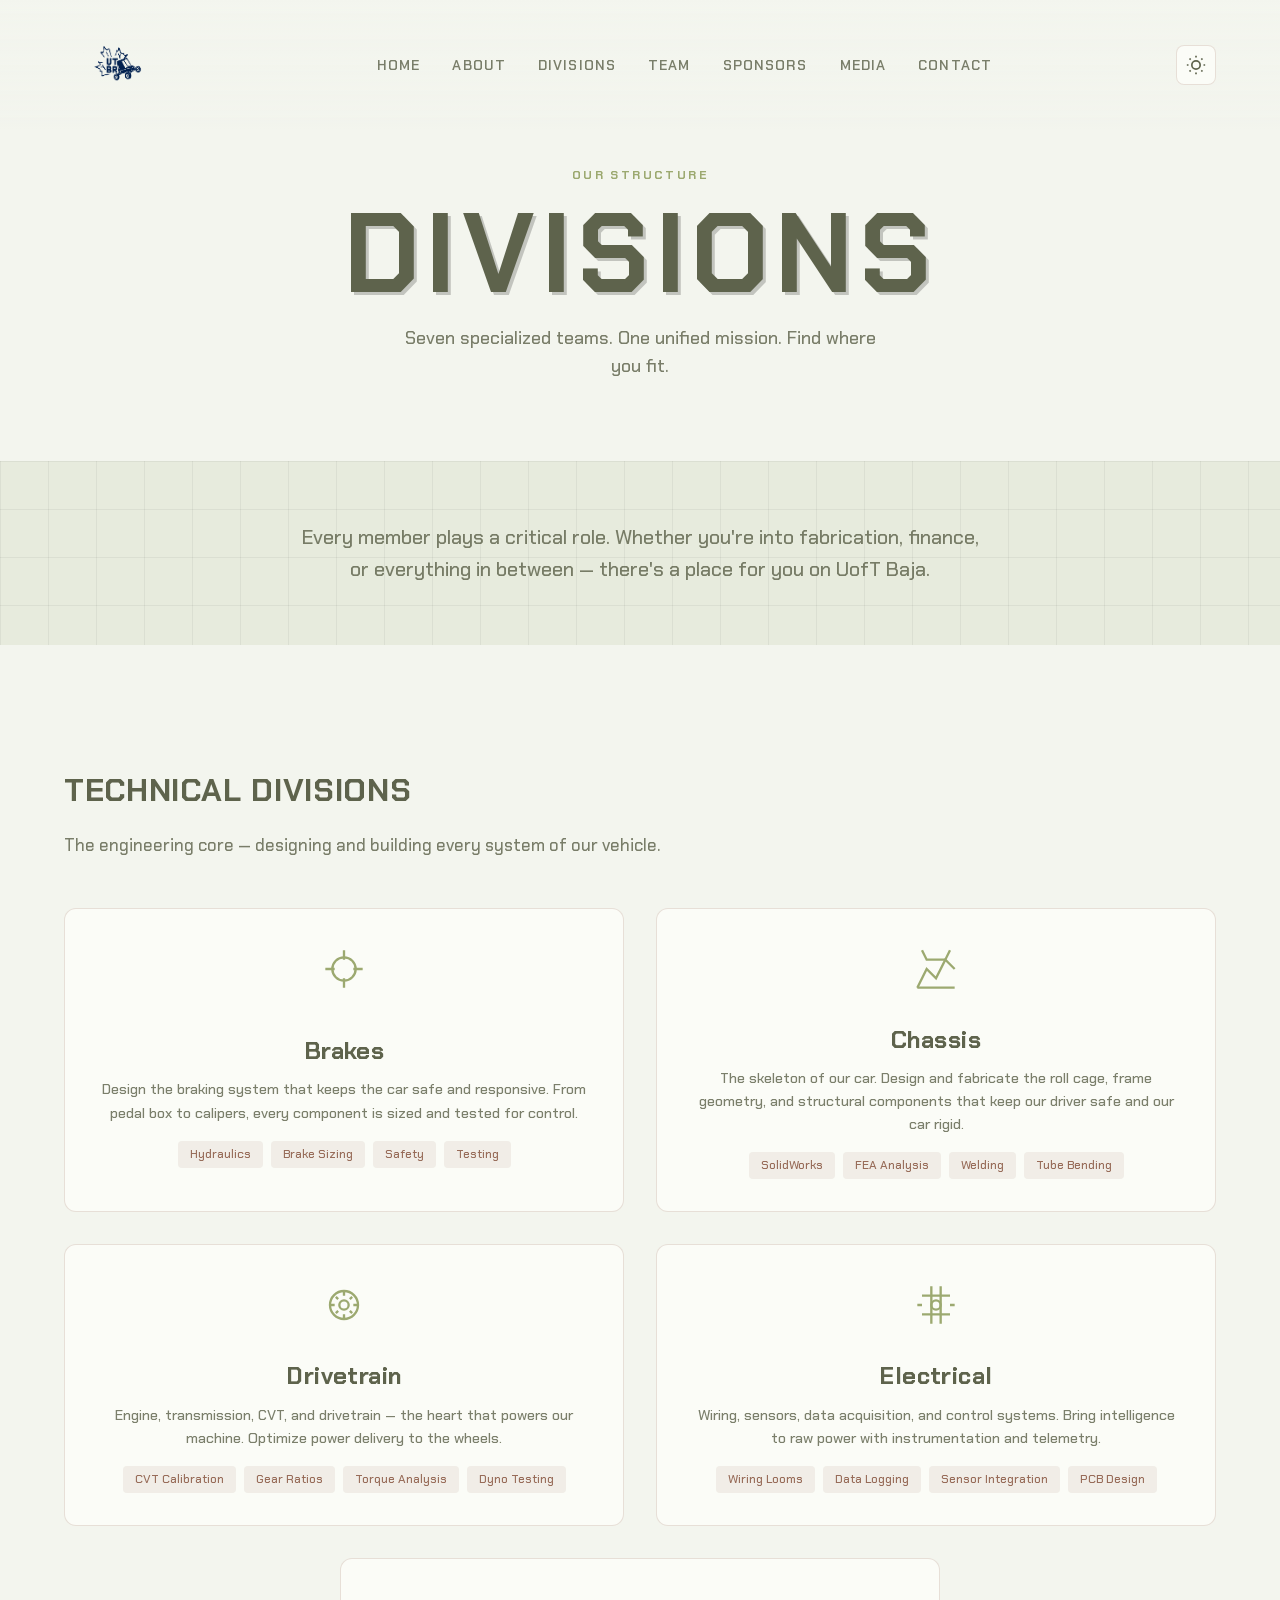
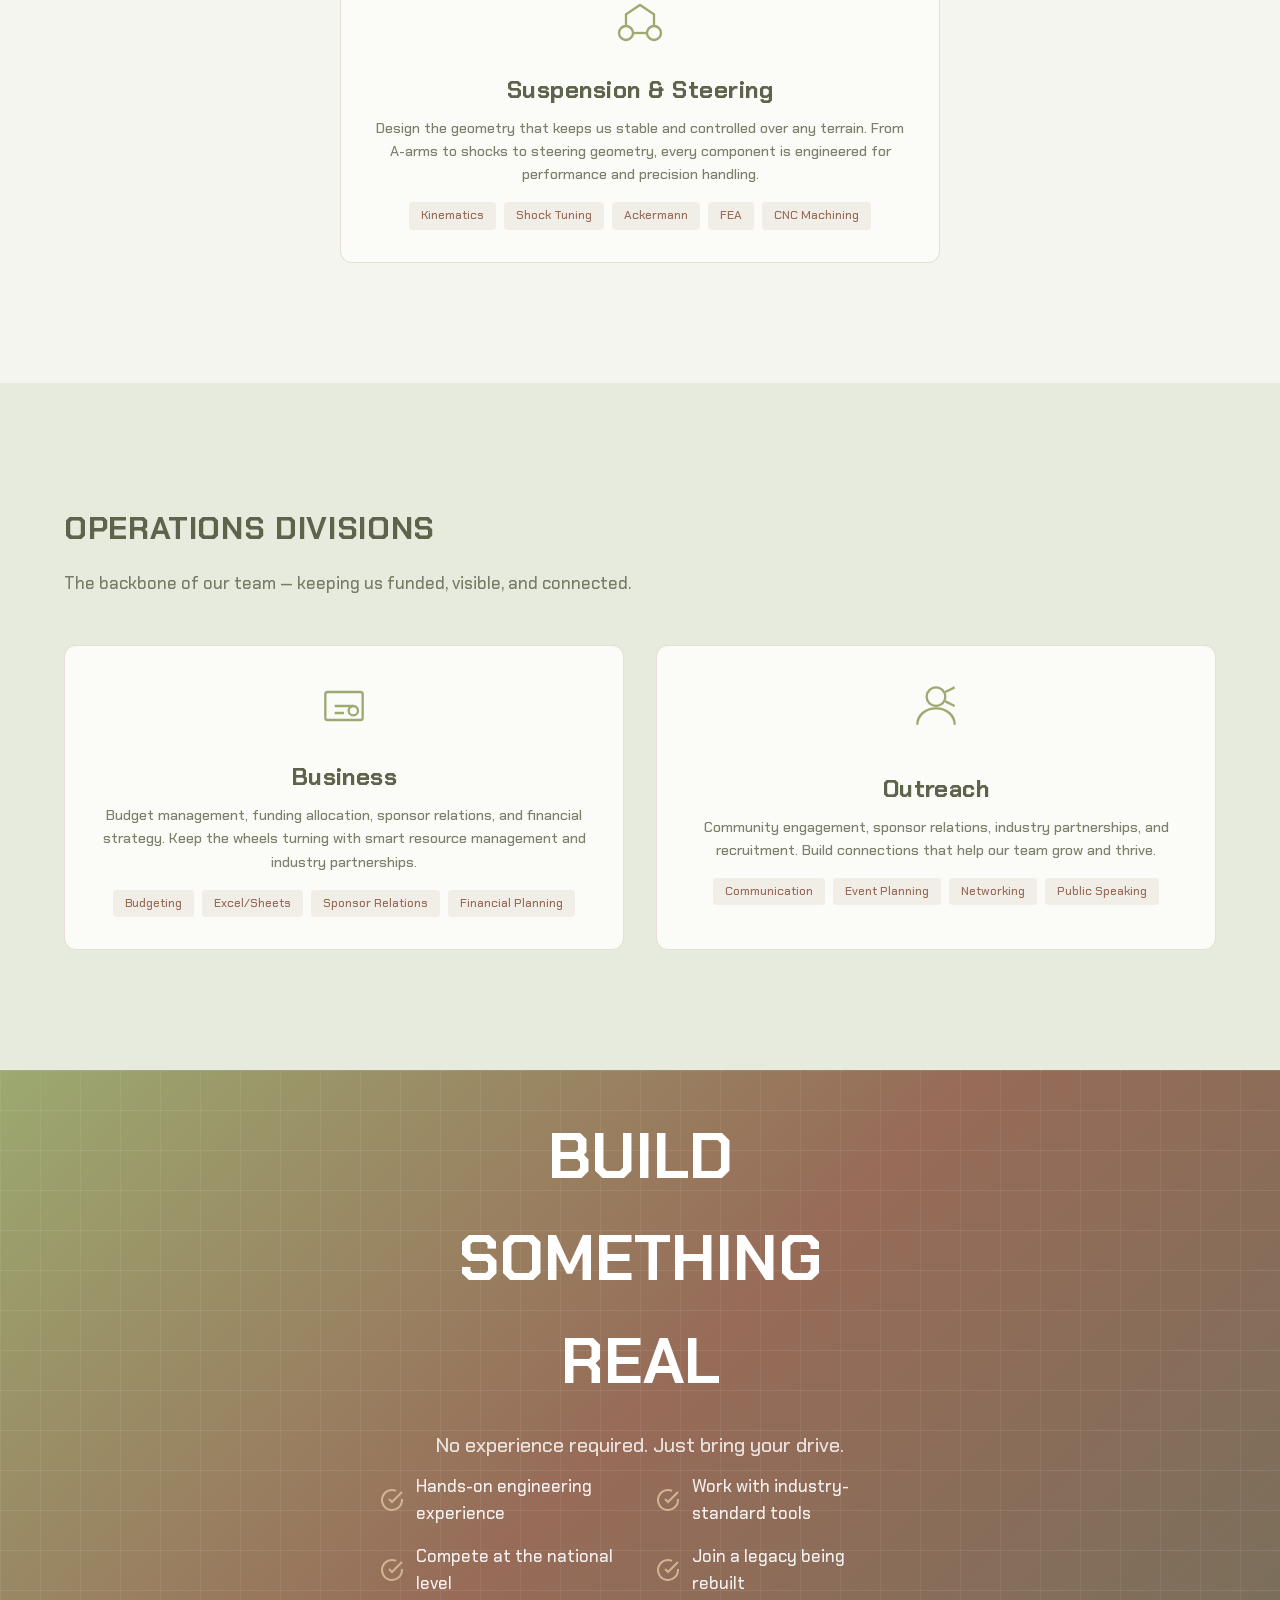
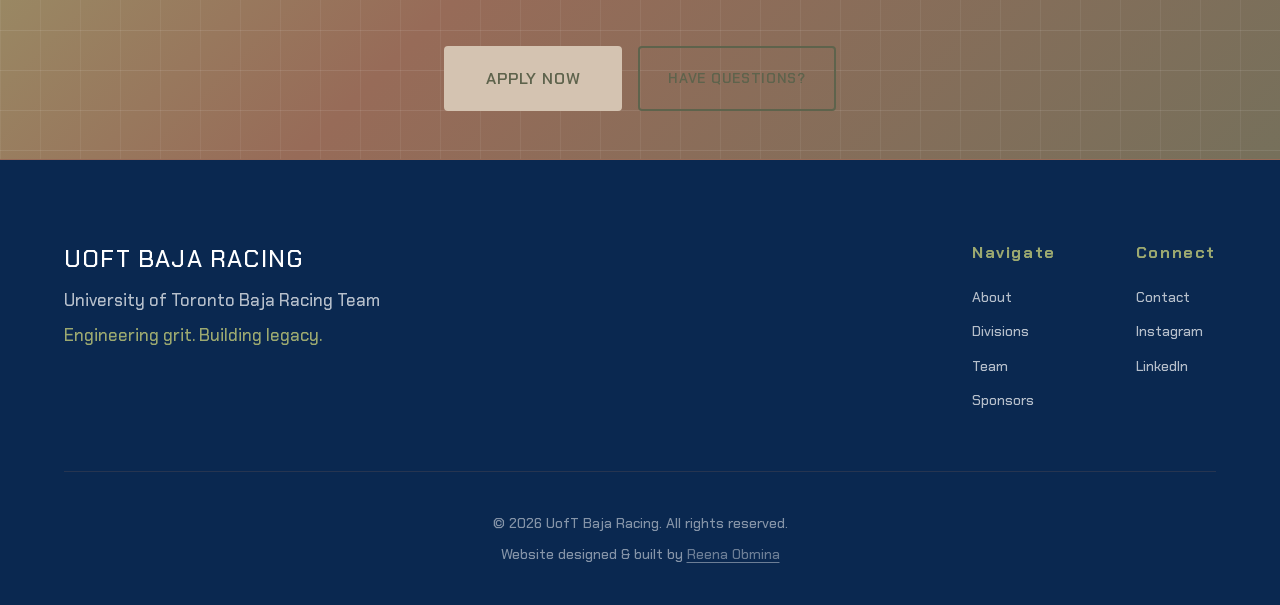
==== commit 7ea416b3: "improved design" ====
--- a/divisions.html
+++ b/divisions.html
@@ -300,7 +300,7 @@
             </div>
             <div class="footer-bottom">
                 <p>&copy; 2026 UofT Baja Racing. All rights reserved.</p>
-                <p class="footer-uoft">Website designed & built by Reena Obmina</p>
+                <p class="footer-uoft">Website designed & built by <a href="https://www.linkedin.com/in/reena-obmina/" target="_blank" rel="noopener">Reena Obmina</a></p>
             </div>
         </div>
     </footer>
--- a/styles.css
+++ b/styles.css
@@ -678,13 +678,17 @@
 }
 
 .logo-img {
-    height: clamp(52px, 6vw, 72px);
+    height: clamp(64px, 7vw, 90px);
     width: auto;
     transition: all var(--transition-fast);
 }
 
 [data-theme="light"] .logo-img {
     /* Logo is transparent, no filter needed */
+}
+
+html:not([data-theme="light"]) .logo-img {
+    filter: brightness(0) invert(1);
 }
 
 .logo-text {
@@ -904,9 +908,10 @@
 
 .hero-subtitle {
     font-size: 1rem;
-    color: var(--text-secondary);
+    color: #F7F6F2;
     max-width: 620px;
     margin: 0 auto 24px;
+    text-shadow: 0 3px 12px rgba(0, 0, 0, 0.55);
 }
 
 .hero-ctas {
@@ -919,6 +924,43 @@
 .hero .btn {
     padding: 12px 22px;
     font-size: 0.8rem;
+}
+
+.hero .btn-primary {
+    background: var(--accent);
+    color: var(--deep-navy);
+    border-color: var(--accent);
+}
+
+.hero .btn-primary:hover {
+    background: var(--weathered-clay);
+    border-color: var(--weathered-clay);
+}
+
+.hero .btn-secondary {
+    color: var(--forest-green);
+    border-color: var(--sandstone);
+    background: var(--sandstone);
+}
+
+.hero .btn-secondary:hover {
+    background: var(--warm-light);
+    border-color: var(--warm-light);
+}
+
+html:not([data-theme="light"]) .hero .btn-secondary {
+    color: #FFFFFF;
+}
+
+.hero .btn-ghost {
+    color: var(--off-white);
+    border-color: rgba(210, 180, 147, 0.7);
+    background: rgba(210, 180, 147, 0.22);
+}
+
+.hero .btn-ghost:hover {
+    color: var(--off-white);
+    background: rgba(210, 180, 147, 0.35);
 }
 
 @media (max-height: 820px) {
@@ -1842,6 +1884,18 @@
     margin-top: 8px;
 }
 
+.footer-uoft a {
+    color: inherit;
+    text-decoration: underline;
+    text-underline-offset: 3px;
+    opacity: 0.8;
+    transition: opacity 0.2s;
+}
+
+.footer-uoft a:hover {
+    opacity: 1;
+}
+
 /* ========================================
    RESPONSIVE DESIGN
    ======================================== */
@@ -2119,16 +2173,37 @@
 .home-cta {
     padding: 64px 0;
     background: linear-gradient(135deg, var(--deep-navy) 0%, var(--steel-blue) 100%);
+    position: relative;
+    overflow: hidden;
+}
+
+.home-cta::before {
+    content: '';
+    position: absolute;
+    inset: 0;
+    background-image:
+        linear-gradient(rgba(255, 255, 255, 0.08) 1px, transparent 1px),
+        linear-gradient(90deg, rgba(255, 255, 255, 0.08) 1px, transparent 1px);
+    background-size: 48px 48px;
+    pointer-events: none;
 }
 
 [data-theme="light"] .home-cta {
     background: linear-gradient(135deg, #F5F2ED 0%, rgba(151, 107, 88, 0.1) 50%, rgba(156, 169, 112, 0.15) 100%);
+}
+
+[data-theme="light"] .home-cta::before {
+    background-image:
+        linear-gradient(rgba(0, 0, 0, 0.05) 1px, transparent 1px),
+        linear-gradient(90deg, rgba(0, 0, 0, 0.05) 1px, transparent 1px);
 }
 
 .cta-content {
     text-align: center;
     max-width: 600px;
     margin: 0 auto;
+    position: relative;
+    z-index: 1;
 }
 
 .cta-content h2 {
@@ -2148,6 +2223,30 @@
 .about-baja {
     padding: var(--section-padding) 0;
     background: var(--bg-secondary);
+    position: relative;
+    overflow: hidden;
+}
+
+.about-baja::before {
+    content: '';
+    position: absolute;
+    inset: 0;
+    background-image:
+        linear-gradient(rgba(0, 0, 0, 0.05) 1px, transparent 1px),
+        linear-gradient(90deg, rgba(0, 0, 0, 0.05) 1px, transparent 1px);
+    background-size: 48px 48px;
+    pointer-events: none;
+}
+
+html:not([data-theme="light"]) .about-baja::before {
+    background-image:
+        linear-gradient(rgba(255, 255, 255, 0.06) 1px, transparent 1px),
+        linear-gradient(90deg, rgba(255, 255, 255, 0.06) 1px, transparent 1px);
+}
+
+.about-baja .container {
+    position: relative;
+    z-index: 1;
 }
 
 .about-intro-grid {
@@ -2516,12 +2615,33 @@
 .mission-section {
     padding: var(--section-padding) 0;
     background: var(--bg-primary);
+    position: relative;
+    overflow: hidden;
+}
+
+.mission-section::before {
+    content: '';
+    position: absolute;
+    inset: 0;
+    background-image:
+        linear-gradient(rgba(0, 0, 0, 0.05) 1px, transparent 1px),
+        linear-gradient(90deg, rgba(0, 0, 0, 0.05) 1px, transparent 1px);
+    background-size: 48px 48px;
+    pointer-events: none;
+}
+
+html:not([data-theme="light"]) .mission-section::before {
+    background-image:
+        linear-gradient(rgba(255, 255, 255, 0.06) 1px, transparent 1px),
+        linear-gradient(90deg, rgba(255, 255, 255, 0.06) 1px, transparent 1px);
 }
 
 .mission-content {
     text-align: center;
     max-width: 800px;
     margin: 0 auto;
+    position: relative;
+    z-index: 1;
 }
 
 .mission-content h2 {
@@ -2547,6 +2667,30 @@
 .divisions-intro {
     padding: 60px 0;
     background: var(--bg-secondary);
+    position: relative;
+    overflow: hidden;
+}
+
+.divisions-intro::before {
+    content: '';
+    position: absolute;
+    inset: 0;
+    background-image:
+        linear-gradient(rgba(0, 0, 0, 0.05) 1px, transparent 1px),
+        linear-gradient(90deg, rgba(0, 0, 0, 0.05) 1px, transparent 1px);
+    background-size: 48px 48px;
+    pointer-events: none;
+}
+
+html:not([data-theme="light"]) .divisions-intro::before {
+    background-image:
+        linear-gradient(rgba(255, 255, 255, 0.06) 1px, transparent 1px),
+        linear-gradient(90deg, rgba(255, 255, 255, 0.06) 1px, transparent 1px);
+}
+
+.divisions-intro .container {
+    position: relative;
+    z-index: 1;
 }
 
 .lead-text {
@@ -3187,6 +3331,25 @@
 .sponsor-message-section {
     padding: 60px 0;
     background: var(--bg-secondary);
+    position: relative;
+    overflow: hidden;
+}
+
+.sponsor-message-section::before {
+    content: '';
+    position: absolute;
+    inset: 0;
+    background-image:
+        linear-gradient(rgba(0, 0, 0, 0.05) 1px, transparent 1px),
+        linear-gradient(90deg, rgba(0, 0, 0, 0.05) 1px, transparent 1px);
+    background-size: 48px 48px;
+    pointer-events: none;
+}
+
+html:not([data-theme="light"]) .sponsor-message-section::before {
+    background-image:
+        linear-gradient(rgba(255, 255, 255, 0.06) 1px, transparent 1px),
+        linear-gradient(90deg, rgba(255, 255, 255, 0.06) 1px, transparent 1px);
 }
 
 .sponsor-quote {
@@ -3197,6 +3360,8 @@
     max-width: 700px;
     margin: 0 auto;
     line-height: 1.8;
+    position: relative;
+    z-index: 1;
 }
 
 .sponsor-tiers-section {
@@ -3252,6 +3417,7 @@
     border-radius: 8px;
     color: var(--text-secondary);
     transition: all var(--transition-fast);
+    text-decoration: none;
 }
 
 .sponsor-logo-large img,
@@ -3340,6 +3506,30 @@
 .packages-section {
     padding: var(--section-padding) 0;
     background: var(--bg-primary);
+    position: relative;
+    overflow: hidden;
+}
+
+.packages-section::before {
+    content: '';
+    position: absolute;
+    inset: 0;
+    background-image:
+        linear-gradient(rgba(0, 0, 0, 0.05) 1px, transparent 1px),
+        linear-gradient(90deg, rgba(0, 0, 0, 0.05) 1px, transparent 1px);
+    background-size: 48px 48px;
+    pointer-events: none;
+}
+
+html:not([data-theme="light"]) .packages-section::before {
+    background-image:
+        linear-gradient(rgba(255, 255, 255, 0.06) 1px, transparent 1px),
+        linear-gradient(90deg, rgba(255, 255, 255, 0.06) 1px, transparent 1px);
+}
+
+.packages-section .container {
+    position: relative;
+    z-index: 1;
 }
 
 .packages-grid {
@@ -3420,6 +3610,67 @@
 .media-section {
     padding: var(--section-padding) 0;
     background: var(--bg-secondary);
+    position: relative;
+    overflow: hidden;
+}
+
+.media-section::before {
+    content: '';
+    position: absolute;
+    inset: 0;
+    background-image:
+        linear-gradient(rgba(0, 0, 0, 0.05) 1px, transparent 1px),
+        linear-gradient(90deg, rgba(0, 0, 0, 0.05) 1px, transparent 1px);
+    background-size: 48px 48px;
+    pointer-events: none;
+}
+
+html:not([data-theme="light"]) .media-section::before {
+    background-image:
+        linear-gradient(rgba(255, 255, 255, 0.06) 1px, transparent 1px),
+        linear-gradient(90deg, rgba(255, 255, 255, 0.06) 1px, transparent 1px);
+}
+
+.media-section .container {
+    position: relative;
+    z-index: 1;
+}
+
+.media-section-header {
+    text-align: center;
+    margin-bottom: 32px;
+}
+
+.media-section-header .section-subtitle {
+    color: var(--text-secondary);
+    margin-top: 12px;
+}
+
+.media-section-cta {
+    margin-top: 32px;
+    text-align: center;
+}
+
+.instagram-grid {
+    display: flex;
+    flex-wrap: wrap;
+    justify-content: center;
+    gap: 24px;
+}
+
+.instagram-embed {
+    background: var(--bg-card);
+    border: 1px solid var(--border-color);
+    border-radius: 16px;
+    padding: 12px;
+    box-shadow: 0 18px 36px rgba(0, 0, 0, 0.16);
+    flex: 0 1 340px;
+}
+
+.instagram-embed .instagram-media {
+    margin: 0 !important;
+    width: 100% !important;
+    min-width: 0 !important;
 }
 
 .media-grid {
@@ -3428,13 +3679,19 @@
     gap: 24px;
 }
 
+.media-grid-mosaic {
+    grid-auto-flow: dense;
+}
+
 .media-card {
+    position: relative;
     border-radius: 16px;
     overflow: hidden;
     border: 1px solid var(--border-color);
     background: var(--bg-card);
     box-shadow: 0 18px 36px rgba(0, 0, 0, 0.16);
     transition: transform var(--transition-medium), box-shadow var(--transition-medium);
+    cursor: pointer;
 }
 
 .media-card img {
@@ -3443,11 +3700,119 @@
     display: block;
     object-fit: cover;
     aspect-ratio: 4 / 3;
+    transition: transform var(--transition-medium);
+}
+
+.media-card.wide {
+    grid-column: span 2;
+}
+
+.media-card.tall {
+    grid-row: span 2;
+}
+
+.media-card.wide img {
+    aspect-ratio: 16 / 9;
+}
+
+.media-card.tall img {
+    aspect-ratio: 3 / 4;
+}
+
+.media-card-overlay {
+    position: absolute;
+    inset: 0;
+    display: flex;
+    align-items: center;
+    justify-content: center;
+    background: linear-gradient(160deg, rgba(22, 30, 38, 0.2), rgba(22, 30, 38, 0.72));
+    opacity: 0;
+    transition: opacity var(--transition-medium);
+}
+
+.media-card-overlay span {
+    font-size: 0.75rem;
+    font-weight: 600;
+    letter-spacing: 0.2em;
+    text-transform: uppercase;
+    color: var(--text-primary);
+    padding: 10px 18px;
+    border: 1px solid rgba(255, 255, 255, 0.6);
+    border-radius: 999px;
+    background: rgba(0, 0, 0, 0.2);
 }
 
 .media-card:hover {
     transform: translateY(-6px);
     box-shadow: 0 24px 48px rgba(0, 0, 0, 0.22);
+}
+
+.media-card:hover img {
+    transform: scale(1.04);
+}
+
+.media-card:hover .media-card-overlay {
+    opacity: 1;
+}
+
+.media-lightbox {
+    position: fixed;
+    inset: 0;
+    display: flex;
+    align-items: center;
+    justify-content: center;
+    background: rgba(10, 12, 12, 0.85);
+    opacity: 0;
+    pointer-events: none;
+    transition: opacity var(--transition-medium);
+    z-index: 2000;
+    padding: 24px;
+}
+
+.media-lightbox.active {
+    opacity: 1;
+    pointer-events: auto;
+}
+
+.lightbox-content {
+    max-width: min(960px, 92vw);
+    max-height: 85vh;
+    border-radius: 18px;
+    overflow: hidden;
+    border: 1px solid rgba(255, 255, 255, 0.18);
+    box-shadow: 0 24px 60px rgba(0, 0, 0, 0.45);
+    background: rgba(0, 0, 0, 0.4);
+}
+
+.lightbox-content img {
+    display: block;
+    width: 100%;
+    height: auto;
+    max-height: 85vh;
+    object-fit: contain;
+    background: rgba(0, 0, 0, 0.2);
+}
+
+.lightbox-close {
+    position: absolute;
+    top: 24px;
+    right: 24px;
+    width: 44px;
+    height: 44px;
+    border-radius: 999px;
+    border: 1px solid rgba(255, 255, 255, 0.4);
+    background: rgba(0, 0, 0, 0.45);
+    color: #FFFFFF;
+    display: inline-flex;
+    align-items: center;
+    justify-content: center;
+    cursor: pointer;
+    transition: transform var(--transition-fast), background-color var(--transition-fast);
+}
+
+.lightbox-close:hover {
+    background: rgba(255, 255, 255, 0.2);
+    transform: scale(1.05);
 }
 
 /* Donate Section */
@@ -3543,12 +3908,33 @@
 .contact-section {
     padding: var(--section-padding) 0;
     background: var(--bg-secondary);
+    position: relative;
+    overflow: hidden;
+}
+
+.contact-section::before {
+    content: '';
+    position: absolute;
+    inset: 0;
+    background-image:
+        linear-gradient(rgba(0, 0, 0, 0.05) 1px, transparent 1px),
+        linear-gradient(90deg, rgba(0, 0, 0, 0.05) 1px, transparent 1px);
+    background-size: 48px 48px;
+    pointer-events: none;
+}
+
+html:not([data-theme="light"]) .contact-section::before {
+    background-image:
+        linear-gradient(rgba(255, 255, 255, 0.06) 1px, transparent 1px),
+        linear-gradient(90deg, rgba(255, 255, 255, 0.06) 1px, transparent 1px);
 }
 
 .contact-grid {
     display: grid;
     grid-template-columns: 1fr 1fr;
     gap: 60px;
+    position: relative;
+    z-index: 1;
 }
 
 .contact-form-wrapper h2 {
@@ -3830,6 +4216,12 @@
     .media-grid {
         grid-template-columns: 1fr;
     }
+
+    .media-card.wide,
+    .media-card.tall {
+        grid-column: auto;
+        grid-row: auto;
+    }
 }
 
 @media (max-width: 480px) {
@@ -3841,3 +4233,446 @@
         grid-template-columns: 1fr;
     }
 }
+
+/* ========================================
+   COMPREHENSIVE MOBILE RESPONSIVENESS FIXES
+   ======================================== */
+
+/* -- Tablet (max-width: 1024px) -- */
+@media (max-width: 1024px) {
+    .leadership-centered {
+        gap: 24px 32px;
+    }
+
+    .sponsor-logo-large {
+        padding: 36px 56px;
+    }
+}
+
+/* -- Mobile (max-width: 768px) -- */
+@media (max-width: 768px) {
+    body {
+        font-size: 16px;
+    }
+
+    /* Typography scaling fixes - prevent clamp() minimums from overflowing */
+    .section-title {
+        font-size: clamp(2rem, 8vw, 3.5rem);
+    }
+
+    .page-title {
+        font-size: clamp(2.5rem, 10vw, 4rem);
+    }
+
+    .hero-title-line:last-child {
+        font-size: clamp(3rem, 12vw, 5rem);
+    }
+
+    .hero-title {
+        word-break: break-word;
+    }
+
+    /* Lead text */
+    .lead,
+    .lead-text {
+        font-size: 1.1rem;
+    }
+
+    /* Stats - scale down fixed 3rem */
+    .stat-number {
+        font-size: 2.25rem;
+    }
+
+    /* Milestone years */
+    .milestone-year {
+        font-size: 2.25rem;
+    }
+
+    /* Instagram embeds - full width on mobile */
+    .instagram-embed {
+        flex: 1 1 100%;
+        max-width: 100%;
+        overflow: hidden;
+    }
+
+    /* Sponsor logos - reduce padding to prevent overflow */
+    .sponsor-logo-large {
+        padding: 32px 40px;
+    }
+
+    .sponsor-logo-medium {
+        padding: 24px 32px;
+    }
+
+    .sponsor-cta {
+        padding: 40px 24px;
+    }
+
+    .sponsor-cta h3 {
+        font-size: 1.5rem;
+    }
+
+    /* Donate content */
+    .donate-card {
+        padding: 32px 24px;
+    }
+
+    /* About text heading */
+    .about-text h2 {
+        font-size: 2rem;
+    }
+
+    /* Mission blockquote */
+    .mission-content blockquote {
+        font-size: 1.1rem;
+        padding: 24px;
+    }
+
+    /* CTA headings */
+    .cta-content h2 {
+        font-size: clamp(1.75rem, 5vw, 2.5rem);
+    }
+
+    /* Division category heading */
+    .division-category {
+        font-size: 1.5rem;
+    }
+
+    /* History track padding */
+    .history-track {
+        padding: 40px 40px 160px;
+    }
+
+    /* Team CTA */
+    .team-cta {
+        padding: 60px 0;
+    }
+
+    .team-cta-content h2 {
+        font-size: 1.5rem;
+    }
+
+    /* Sponsor contact CTA */
+    .sponsor-contact-cta {
+        padding: 60px 0;
+    }
+
+    .sponsor-contact-cta h2 {
+        font-size: 1.5rem;
+    }
+
+    /* Nav mobile menu improvements */
+    .nav-links {
+        box-shadow: 0 8px 24px rgba(0, 0, 0, 0.2);
+    }
+
+    .nav-links a {
+        font-size: 1rem;
+        padding: 8px 0;
+    }
+
+    /* Join content heading */
+    .join-content h2 {
+        font-size: clamp(2rem, 6vw, 3rem);
+    }
+
+    .join-title {
+        font-size: clamp(2rem, 6vw, 3rem);
+    }
+}
+
+/* -- Small Mobile (max-width: 480px) -- */
+@media (max-width: 480px) {
+    :root {
+        --section-padding: 60px;
+    }
+
+    body {
+        font-size: 15px;
+    }
+
+    .container {
+        padding: 0 16px;
+    }
+
+    /* Page header */
+    .page-header {
+        padding: 100px 0 40px;
+    }
+
+    .page-title {
+        font-size: clamp(2rem, 10vw, 3rem);
+    }
+
+    .page-subtitle {
+        font-size: 1rem;
+    }
+
+    /* Section title */
+    .section-title {
+        font-size: clamp(1.75rem, 8vw, 2.5rem);
+    }
+
+    /* Hero */
+    .hero-title-line:first-child {
+        font-size: clamp(1rem, 3.6vw, 1.6rem);
+    }
+
+    .hero-title-line:last-child {
+        font-size: clamp(2.5rem, 12vw, 4rem);
+    }
+
+    .hero-badge {
+        font-size: 0.65rem;
+        padding: 6px 14px;
+    }
+
+    .hero-subtitle {
+        font-size: 0.9rem;
+    }
+
+    .hero .btn {
+        padding: 10px 18px;
+        font-size: 0.75rem;
+    }
+
+    /* Stats */
+    .stat-number {
+        font-size: 2rem;
+    }
+
+    /* Buttons */
+    .btn {
+        padding: 12px 20px;
+        font-size: 0.8rem;
+    }
+
+    .btn-large {
+        padding: 14px 28px;
+        font-size: 0.875rem;
+    }
+
+    /* Sponsor logos */
+    .sponsor-logo-large {
+        padding: 24px 32px;
+    }
+
+    .sponsor-logo-large img {
+        max-width: 160px;
+    }
+
+    .sponsor-logo-medium {
+        padding: 20px 24px;
+    }
+
+    .sponsor-logo-small {
+        padding: 16px 20px;
+    }
+
+    /* Package card */
+    .package-card {
+        padding: 24px 16px;
+    }
+
+    /* Sponsor CTA */
+    .sponsor-cta {
+        padding: 32px 16px;
+    }
+
+    .sponsor-cta h3 {
+        font-size: 1.25rem;
+    }
+
+    /* Event cards */
+    .event-card {
+        padding: 24px;
+    }
+
+    .event-card h3 {
+        font-size: 1.25rem;
+    }
+
+    /* Donate */
+    .donate-card {
+        padding: 24px 16px;
+    }
+
+    .donate-text h2 {
+        font-size: 1.5rem;
+    }
+
+    /* About */
+    .about-text h2 {
+        font-size: 1.75rem;
+    }
+
+    /* Mission */
+    .mission-content h2 {
+        font-size: 1.5rem;
+    }
+
+    .mission-content blockquote {
+        font-size: 1rem;
+        padding: 20px;
+    }
+
+    /* Contact */
+    .contact-info-card {
+        padding: 24px;
+    }
+
+    /* Overview */
+    .overview-card {
+        padding: 28px 20px;
+    }
+
+    /* Subteam cards */
+    .subteam-card {
+        padding: 28px 20px;
+    }
+
+    /* Division cards */
+    .division-card {
+        padding: 24px;
+    }
+
+    /* Team photos */
+    .team-photo {
+        width: 140px;
+        height: 140px;
+    }
+
+    .member-photo {
+        width: 160px;
+        height: 160px;
+    }
+
+    /* Footer */
+    .footer {
+        padding: 60px 0 32px;
+    }
+
+    .footer-content {
+        gap: 32px;
+        margin-bottom: 32px;
+    }
+
+    .footer-logo {
+        font-size: 1.25rem;
+    }
+
+    /* Instagram grid */
+    .instagram-grid {
+        gap: 16px;
+    }
+
+    .instagram-embed {
+        padding: 8px;
+    }
+
+    /* History milestones */
+    .history-milestones {
+        gap: 120px;
+    }
+
+    .milestone {
+        width: 200px;
+    }
+
+    .milestone-year {
+        font-size: 2rem;
+    }
+
+    .milestone-content h3 {
+        font-size: 1.25rem;
+    }
+
+    /* Join section */
+    .join-title {
+        font-size: clamp(2rem, 6vw, 3rem);
+    }
+
+    .join-subtitle {
+        font-size: 1.1rem;
+    }
+
+    /* Nav links */
+    .nav-links {
+        padding: 16px;
+        gap: 12px;
+    }
+
+    /* CTA sections */
+    .home-cta {
+        padding: 48px 0;
+    }
+
+    .team-cta {
+        padding: 48px 0;
+    }
+
+    .sponsor-contact-cta {
+        padding: 48px 0;
+    }
+
+    /* Lightbox */
+    .lightbox-close {
+        top: 12px;
+        right: 12px;
+    }
+
+    /* Sponsor quote */
+    .sponsor-quote {
+        font-size: 1.1rem;
+    }
+
+    /* Sponsors message */
+    .sponsors-message p {
+        font-size: 1.1rem;
+    }
+
+    /* Nav container */
+    .nav-container {
+        padding: 0 16px;
+    }
+}
+
+/* -- Extra Small Phones (max-width: 360px) -- */
+@media (max-width: 360px) {
+    .container {
+        padding: 0 12px;
+    }
+
+    .page-title {
+        font-size: 1.75rem;
+    }
+
+    .section-title {
+        font-size: 1.5rem;
+    }
+
+    .hero-title-line:last-child {
+        font-size: 2.25rem;
+    }
+
+    .hero-badge {
+        font-size: 0.6rem;
+        padding: 5px 12px;
+    }
+
+    .stat-number {
+        font-size: 1.75rem;
+    }
+
+    .nav-container {
+        padding: 0 12px;
+    }
+
+    .sponsor-logo-large {
+        padding: 20px 24px;
+    }
+
+    .sponsor-logo-large img {
+        max-width: 140px;
+    }
+}
